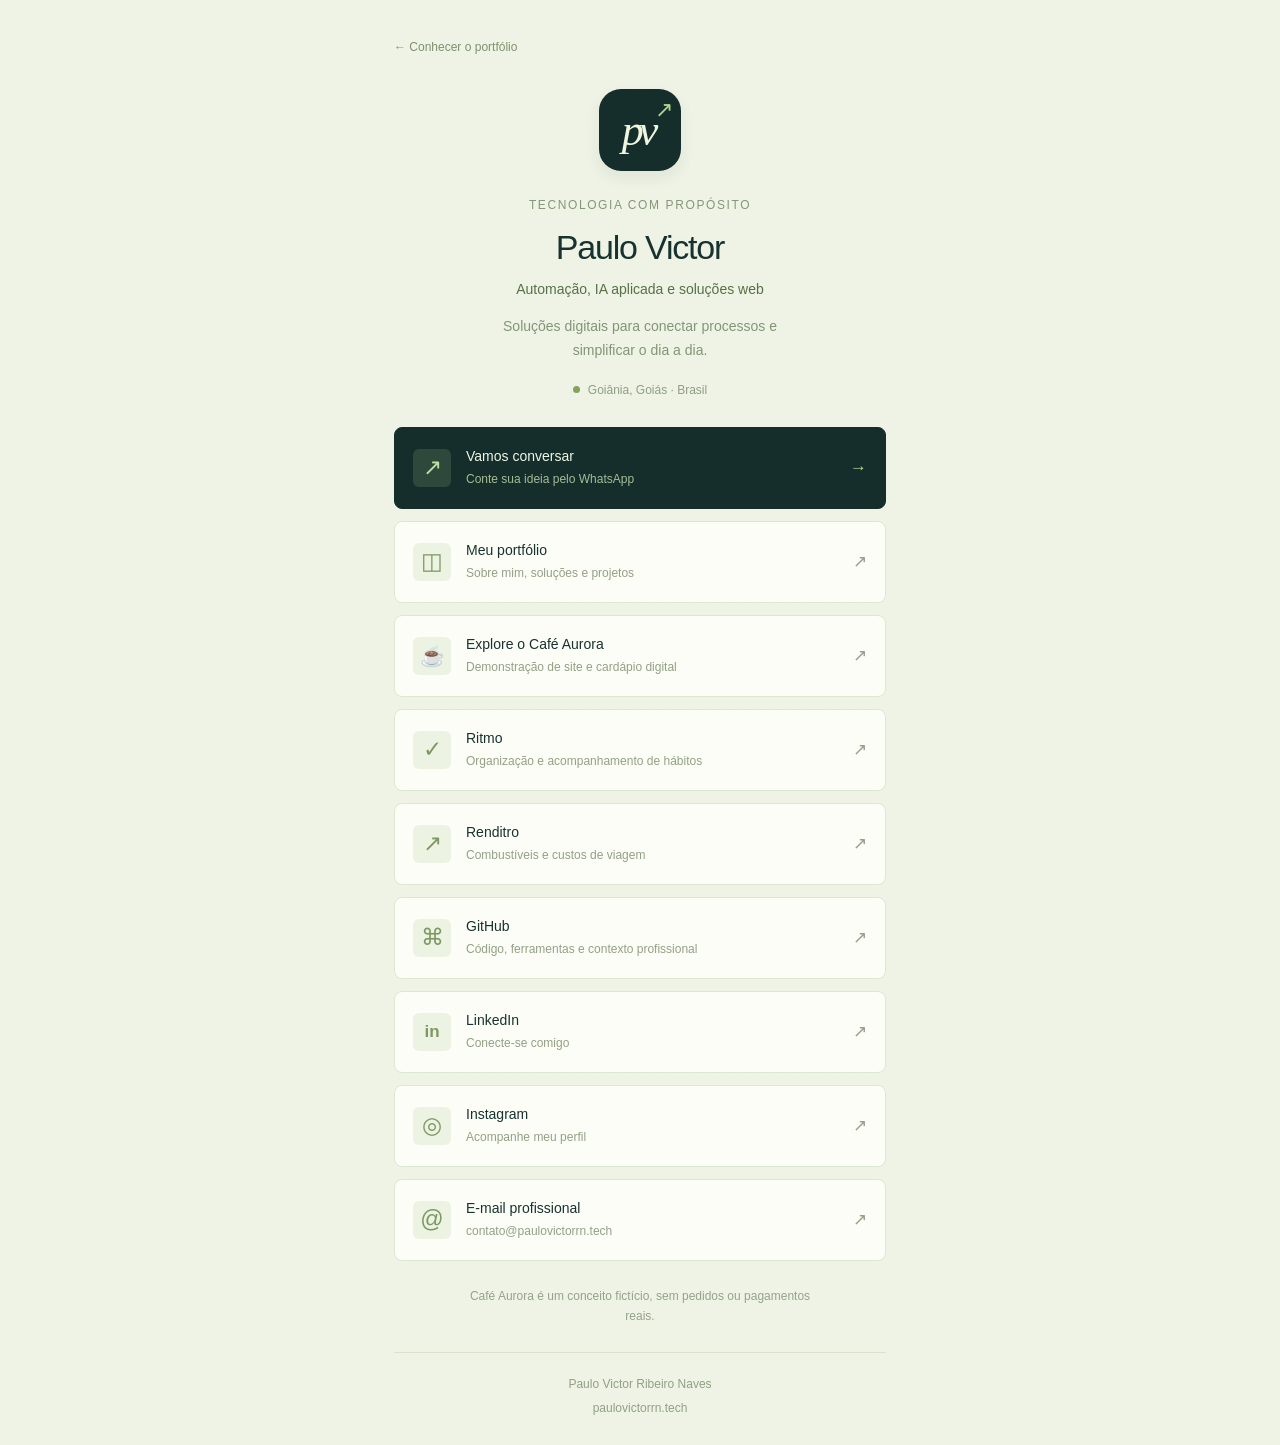
==== bio/index.html @ 98dcff3a "Publica portfólio, bio e demonstração com pipeline estático isolado" ====
<!doctype html>
<html lang="pt-BR">
<head>
  <meta charset="utf-8"><meta name="viewport" content="width=device-width,initial-scale=1">
  <meta name="description" content="Links de Paulo Victor: portfólio, demonstrações, GitHub, LinkedIn e contato profissional.">
  <link rel="canonical" href="https://paulovictorrn.tech/bio/">
  <meta property="og:title" content="Paulo Victor — meus links">
  <meta property="og:description" content="Portfólio, projetos, demonstrações e links profissionais de Paulo Victor.">
  <meta property="og:url" content="https://paulovictorrn.tech/bio/">
  <meta property="og:type" content="website">
  <meta property="og:site_name" content="Paulo Victor">
  <meta name="theme-color" content="#152e2b">
  <meta http-equiv="Content-Security-Policy" content="default-src 'self'; script-src 'self'; style-src 'self'; img-src 'self' data:; connect-src 'none'; object-src 'none'; base-uri 'self'; form-action 'none'">
  <title>Paulo Victor — meus links</title>
  <link rel="stylesheet" href="../styles.css"><script type="module" src="../site.js"></script>
</head>
<body class="bio-page">
  <main class="bio-shell"><a class="bio-back" href="../">← Conhecer o portfólio</a><div class="bio-avatar" aria-hidden="true">pv<span>↗</span></div><p class="eyebrow">TECNOLOGIA COM PROPÓSITO</p><h1 data-short-name>Paulo Victor</h1><p class="bio-role" data-role></p><p class="bio-summary">Soluções digitais para conectar processos e simplificar o dia a dia.</p><div class="bio-location"><span class="status-dot"></span><span data-location></span></div><nav class="bio-links" aria-label="Links profissionais"><a class="bio-link featured" data-contact-link><span class="bio-link-icon" aria-hidden="true">↗</span><span><strong>Vamos conversar</strong><small>Conte sua ideia pelo WhatsApp</small></span><span aria-hidden="true">→</span></a><a class="bio-link" href="../"><span class="bio-link-icon" aria-hidden="true">◫</span><span><strong>Meu portfólio</strong><small>Sobre mim, soluções e projetos</small></span><span aria-hidden="true">↗</span></a><a class="bio-link" data-demo-link target="_blank" rel="noreferrer"><span class="bio-link-icon coffee-icon" aria-hidden="true">☕</span><span><strong>Explore o Café Aurora</strong><small>Demonstração de site e cardápio digital</small></span><span aria-hidden="true">↗</span></a><a class="bio-link" data-ritmo-link target="_blank" rel="noreferrer"><span class="bio-link-icon" aria-hidden="true">✓</span><span><strong>Ritmo</strong><small>Organização e acompanhamento de hábitos</small></span><span aria-hidden="true">↗</span></a><a class="bio-link" data-renditro-link target="_blank" rel="noreferrer"><span class="bio-link-icon" aria-hidden="true">↗</span><span><strong>Renditro</strong><small>Combustíveis e custos de viagem</small></span><span aria-hidden="true">↗</span></a><a class="bio-link" data-github-link target="_blank" rel="noreferrer"><span class="bio-link-icon" aria-hidden="true">⌘</span><span><strong>GitHub</strong><small>Código, ferramentas e contexto profissional</small></span><span aria-hidden="true">↗</span></a><a class="bio-link" data-linkedin-link target="_blank" rel="noreferrer"><span class="bio-link-icon linkedin-icon" aria-hidden="true">in</span><span><strong>LinkedIn</strong><small>Conecte-se comigo</small></span><span aria-hidden="true">↗</span></a><a class="bio-link" data-instagram-link target="_blank" rel="noreferrer"><span class="bio-link-icon" aria-hidden="true">◎</span><span><strong>Instagram</strong><small>Acompanhe meu perfil</small></span><span aria-hidden="true">↗</span></a><a class="bio-link" data-email-link><span class="bio-link-icon" aria-hidden="true">@</span><span><strong>E-mail profissional</strong><small data-email-display>contato@paulovictorrn.tech</small></span><span aria-hidden="true">↗</span></a></nav><p class="bio-note">Café Aurora é um conceito fictício, sem pedidos ou pagamentos reais.</p><footer class="bio-footer"><span data-name></span><a href="../">paulovictorrn.tech</a></footer></main>
  <noscript><p class="noscript-note">Ative JavaScript para abrir os links profissionais. <a href="https://github.com/paulovrn12">Acessar GitHub</a>.</p></noscript>
</body>
</html>
---- styles.css ----
@charset "UTF-8";
:root{--paper:#f7f8f2;--white:#fff;--ink:#18322f;--muted:#697870;--line:#dce3d9;--green:#d6edb5;--deep:#152e2b;--serif:Georgia,'Times New Roman',serif;font-family:Inter,ui-sans-serif,-apple-system,BlinkMacSystemFont,'Segoe UI',sans-serif;color:var(--ink);background:var(--paper);font-synthesis:none;scroll-behavior:smooth}*{box-sizing:border-box}body{margin:0}a{color:inherit;text-decoration:none}button,input{font:inherit}button{cursor:pointer}button,a{-webkit-tap-highlight-color:transparent}button:focus-visible,a:focus-visible{outline:3px solid #6a9555;outline-offset:5px}p,h1,h2,h3{margin:0}p{line-height:1.8}button{border:0}img{max-width:100%;display:block}.wrap{max-width:1280px;margin-inline:auto;padding-inline:58px}.skip-link{position:absolute;left:18px;top:-100px;padding:12px 18px;background:var(--ink);color:white;z-index:20}.skip-link:focus{top:10px}.site-header{height:118px;display:flex;justify-content:space-between;align-items:center;gap:30px;border-bottom:1px solid var(--line)}.wordmark{display:inline-flex;align-items:center;gap:12px;font-weight:600;font-size:16px;white-space:nowrap}.brand-mark{position:relative;font:italic 35px var(--serif);letter-spacing:-5px;padding-right:10px}.brand-mark>span{position:absolute;font:18px sans-serif;letter-spacing:0;right:-3px;top:0;color:#6c8c4b}.site-header nav{display:flex;gap:28px;align-items:center;font-size:13px;color:#51655b}.site-header nav a:hover{color:#102a24}.site-header nav .nav-contact{border:1px solid #d2dccd;padding:12px 16px;border-radius:5px;color:var(--ink)}.nav-contact span{margin-left:12px}.menu-toggle{display:none}.hero{min-height:650px;display:grid;grid-template-columns:1.13fr 1fr;gap:45px;align-items:center;padding-top:65px;padding-bottom:70px}.eyebrow{font-size:12px;letter-spacing:1.6px;font-weight:500;line-height:1.6;display:flex;gap:10px;align-items:center}.status-dot{display:inline-block;width:7px;height:7px;background:#82a25e;border-radius:50%;flex-shrink:0}.hero h1{font-size:59px;line-height:1.05;letter-spacing:-2.7px;font-weight:500;margin:25px 0 24px}em{font-family:var(--serif);font-weight:400;color:#63804d}.hero-description{font-size:15px;max-width:405px;color:var(--muted)}.hero-actions{display:flex;align-items:center;gap:27px;margin-top:30px}.button{display:inline-flex;justify-content:center;align-items:center;gap:25px;padding:17px 21px;font-size:13px;font-weight:500;border-radius:5px;min-height:48px}.primary{background:var(--ink);color:#f6f8ef}.primary:hover{background:#2a4c40}.text-link{font-size:13px;font-weight:500;display:inline-flex;align-items:center;gap:14px;border-bottom:1px solid #bccbb5;padding-bottom:5px}.hero-location{margin-top:32px;display:flex;align-items:center;gap:9px;font-size:12px;color:#7a877b}.hero-visual{position:relative;min-height:464px;background:#e9eee0;border:1px solid #e0e6d8;border-radius:11px;isolation:isolate;overflow:hidden}.visual-grid{position:absolute;inset:0;z-index:-1;background-image:linear-gradient(#93a88812 1px,transparent 1px),linear-gradient(90deg,#93a88812 1px,transparent 1px);background-size:30px 30px}.visual-caption{position:absolute;left:30px;top:28px;font-size:10px;letter-spacing:1.5px;color:#6e8166}.flow-card{position:absolute;display:flex;gap:13px;padding:22px 20px;background:#fffef8;border:1px solid #d9e1cf;box-shadow:0 8px 22px #28432d08;border-radius:7px;z-index:3}.flow-card small{font-size:10px;letter-spacing:1px;color:#8d9c7f}.flow-card strong{display:block;font-size:16px;margin:9px 0 4px;font-weight:500}.flow-card p{font-size:12px;color:#8a9781}.flow-icon{width:34px;height:34px;border-radius:6px;display:grid;place-items:center;background:#eff3e6;color:#6b854c;font-size:20px;flex-shrink:0}.flow-source{top:85px;left:25px;right:70px}.flow-result{right:25px;left:70px;bottom:65px}.flow-result .flow-icon{background:#d8eabf;color:#456c35}.flow-orbit{width:112px;height:112px;display:grid;place-items:center;border:1px solid #b8cda5;border-radius:50%;position:absolute;top:192px;left:calc(50% - 56px);background:#edf3e4;z-index:2}.flow-orbit>span{width:73px;height:73px;border-radius:50%;background:var(--ink);color:#c6e7a7;font-size:45px;display:grid;place-items:center}.flow-orbit i,.flow-orbit b{position:absolute;width:8px;height:8px;border-radius:50%;background:#9cba7c;top:10px;right:12px}.flow-orbit b{width:5px;height:5px;left:11px;top:auto;bottom:10px;background:#738c5f}.flow-chip{position:absolute;top:224px;right:15px;background:#f7faef;border:1px solid #d5dfca;border-radius:20px;padding:9px 12px;display:flex;gap:7px;align-items:center;font-size:11px;z-index:4;color:#607452}.flow-connector{position:absolute;border:1px dashed #a9bc98;width:2px;height:115px;z-index:1;left:50%;top:150px}.connector-two{top:268px;height:80px}.visual-bottom{position:absolute;bottom:22px;left:30px;right:30px;display:flex;align-items:center;justify-content:space-between;font-size:10px;letter-spacing:1.4px;color:#8c9e7d}.visual-bottom>span:last-child{font-size:27px;color:#829866}.skills-strip{border-top:1px solid var(--line);border-bottom:1px solid var(--line);background:#f0f3e9}.skills-strip>.wrap{display:flex;align-items:center;gap:34px;min-height:87px}.strip-label{font-size:10px;letter-spacing:1.5px;color:#86937d;white-space:nowrap}.skill-list{display:flex;flex-wrap:wrap;align-items:center;gap:22px;justify-content:space-between;width:100%;font-size:13px;color:#4d6351}.section{padding-top:90px;padding-bottom:90px}.section-index{display:flex;gap:20px;align-items:center;font-size:11px;letter-spacing:1.5px;color:#84937d;margin-bottom:46px}.section-line{height:1px;background:var(--line);flex:1}.about-layout{display:grid;grid-template-columns:1fr 1fr;gap:85px}.about-layout h2{font-size:43px;letter-spacing:-1.6px;line-height:1.2;font-weight:500;margin-top:20px}.about-copy{padding-top:10px;color:var(--muted)}.about-copy p{font-size:14px;line-height:1.9;margin-bottom:20px}.about-copy .lead-copy{font-size:17px;color:#3e5648;line-height:1.8}.about-copy .text-link{margin-top:10px;color:var(--ink)}.solutions-section{background:var(--deep);color:#f1f5e9}.solutions-section em{color:#bdd69c}.light-index{color:#9daea0}.light-index .section-line{background:#40564c}.section-heading{display:flex;align-items:flex-end;justify-content:space-between;gap:40px;margin-bottom:38px}.section-heading h2{font-size:43px;line-height:1.18;letter-spacing:-1.4px;font-weight:500}.section-heading>p{font-size:13px;color:#80927e;line-height:1.8}.solutions-section .section-heading>p{color:#a9b9a6}.section-heading .eyebrow{margin-bottom:18px}.service-grid{display:grid;grid-template-columns:repeat(3,minmax(0,1fr));gap:20px}.service-card{position:relative;padding:29px 25px;background:#213b35;border:1px solid #3b5145;border-radius:7px}.service-number{font-size:12px;color:#9caf97}.service-icon{position:absolute;right:25px;top:23px;color:#c0d99f;font-size:29px}.service-card h3{font-size:21px;font-weight:500;letter-spacing:-.4px;line-height:1.4;margin:46px 0 16px;max-width:210px}.service-card p{font-size:14px;line-height:1.8;color:#b0bfa9}.service-tag{display:block;margin-top:28px;padding-top:20px;border-top:1px solid #405449;font-size:11px;color:#9eaf95}.project-filters{display:flex;align-items:center;gap:8px;border-bottom:1px solid var(--line);padding-bottom:18px;margin-bottom:28px}.project-filters button{padding:9px 14px;font-size:12px;border:1px solid #dde5d6;background:transparent;color:#708268;border-radius:5px}.project-filters button.selected{background:#e5edda;color:#335133;border-color:#d7e2c8}.project-filters>span{margin-left:auto;font-size:12px;color:#8b9a82}.project-grid{display:grid;grid-template-columns:1fr 1fr;gap:24px}.project-card{border:1px solid #dce4d4;border-radius:8px;overflow:hidden;background:#fdfef8}.project-art{height:278px;position:relative;background:#eee8d9;overflow:hidden;display:flex;justify-content:center;align-items:center}.project-art>img{width:79%;height:100%;object-fit:contain;transform:rotate(-5deg) translateY(23px)}.project-art-title{position:absolute;top:27px;left:29px;font:27px var(--serif);letter-spacing:-.9px;color:#674938}.project-content{padding:27px 28px}.project-type{font-size:10px;text-transform:uppercase;letter-spacing:1.3px;color:#879479}.project-content h3{font-size:24px;font-weight:500;letter-spacing:-.6px;margin:13px 0 14px}.project-description{font-size:14px;color:#788770;min-height:77px}.project-tags{display:flex;flex-wrap:wrap;gap:6px;margin:21px 0}.project-tags span{padding:5px 9px;font-size:11px;border:1px solid #e1e6d9;border-radius:4px;color:#7e8b73}.project-link{display:flex;justify-content:space-between;font-size:13px;color:#33542f;font-weight:500;border-top:1px solid #e3e8dc;padding-top:20px}.project-link:hover{text-decoration:underline}.project-disclaimer{font-size:12px;color:#8b9782;line-height:1.6;display:block;margin-top:15px}.project-note{font-size:12px;margin-top:23px;color:#89967f;max-width:760px}.project-profile .project-art{background:#e5ede1}.code-illustration{position:absolute;inset:28px 34px;background:#f6f9ef;border:1px solid #cfddc7;border-radius:8px;padding:18px 23px;transform:rotate(3deg);box-shadow:0 12px 25px #3e5d3910}.code-dots{display:flex;gap:5px;margin-bottom:20px}.code-dots i{height:5px;width:5px;border-radius:50%;background:#b5c5a9}.code-illustration>small{font-size:10px;letter-spacing:1px;color:#8d9e7d}.code-illustration>strong{display:block;white-space:pre-line;font-size:28px;font-weight:500;line-height:1.25;letter-spacing:-1px;margin:13px 0;color:#47653b}.code-lines{display:flex;gap:7px;flex-wrap:wrap}.code-lines>span{font-size:10px;border:1px solid #d8e2cd;padding:5px 7px;color:#869773;border-radius:4px}.process-section{background:#eef2e6;border-top:1px solid #e3e9da;border-bottom:1px solid #e3e9da}.process-grid{display:grid;grid-template-columns:repeat(4,minmax(0,1fr));gap:30px}.process-grid article{border-top:1px solid #cddac0;padding-top:22px}.process-grid article>span{font-size:12px;color:#8da278}.process-grid h3{font-size:19px;font-weight:500;margin:24px 0 12px}.process-grid p{font-size:14px;color:#7b8b6f}.contact-section{display:flex;gap:40px;align-items:center;justify-content:space-between;padding-block:85px}.contact-section h2{font-size:38px;font-weight:500;letter-spacing:-1.4px;line-height:1.25;margin:20px 0 17px}.contact-section p:not(.eyebrow){font-size:14px;color:#7f8f74}.contact-section .button{flex-shrink:0}.site-footer{border-top:1px solid var(--line);min-height:112px;display:flex;gap:30px;align-items:center;justify-content:space-between}.footer-credit{font-size:11px;color:#91a084}.site-footer>div{display:flex;gap:20px;font-size:12px;color:#6e8160}.noscript-note{padding:20px;text-align:center;font-size:14px}.noscript-note a{text-decoration:underline}.bio-page{background:#eef3e5;min-height:100vh;background-image:radial-gradient(#c2d4b426 .8px,transparent .8px);background-size:17px 17px}.bio-shell{width:100%;max-width:540px;margin:0 auto;padding:40px 24px 30px;text-align:center}.bio-back{display:block;text-align:left;font-size:12px;color:#7e916f;margin-bottom:35px}.bio-avatar{width:82px;height:82px;margin:0 auto 25px;background:var(--deep);color:#eff6df;display:flex;align-items:center;justify-content:center;border-radius:22px;font:italic 44px var(--serif);letter-spacing:-5px;position:relative;padding-right:5px;box-shadow:0 7px 16px #28402512}.bio-avatar>span{font:22px sans-serif;position:absolute;right:8px;top:8px;letter-spacing:0;color:#b1d58e}.bio-shell>.eyebrow{justify-content:center;color:#849777;font-size:10px}.bio-shell>h1{font-size:34px;letter-spacing:-1.2px;font-weight:500;margin-top:13px}.bio-role{font-size:14px;color:#577046;margin-top:10px}.bio-summary{font-size:14px;line-height:1.7;color:#839477;max-width:340px;margin:13px auto}.bio-location{display:flex;align-items:center;justify-content:center;gap:8px;font-size:12px;color:#8f9e85;margin:20px 0 30px}.bio-links{display:grid;gap:12px}.bio-link{display:flex;align-items:center;gap:15px;text-align:left;background:#fcfdf7;border:1px solid #dce7d0;padding:17px 18px;border-radius:8px;min-height:82px;transition:transform .15s,border-color .15s}.bio-link:hover{transform:translateY(-2px);border-color:#b4ce9f}.bio-link-icon{width:38px;height:38px;display:grid;place-items:center;background:#edf3e3;border-radius:6px;font-size:23px;flex-shrink:0;color:#7d9962}.bio-link>span:nth-child(2){flex:1;min-width:0}.bio-link strong{font-size:14px;font-weight:500;display:block}.bio-link small{font-size:12px;display:block;margin-top:6px;line-height:1.5;color:#93a086}.bio-link>span:last-child{font-size:17px;color:#93a086}.bio-link.featured{background:var(--deep);border-color:var(--deep);color:#eff6e5}.bio-link.featured small{color:#a6bc95}.bio-link.featured .bio-link-icon{background:#2e493c;color:#c2df9f}.bio-link.featured>span:last-child{color:#bed899}.coffee-icon{font-size:20px}.linkedin-icon{font-size:17px;font-weight:600}.bio-note{font-size:12px;line-height:1.7;color:#95a28a;max-width:345px;margin:25px auto}.bio-footer{border-top:1px solid #d9e3ce;padding-top:24px;margin-top:25px;color:#91a084;font-size:12px;display:flex;flex-direction:column;gap:10px}.bio-footer a{font-size:11px}
@media(min-width:1500px){.hero h1{font-size:65px}.hero{min-height:700px}}
@media(max-width:1100px){.wrap{padding-inline:35px}.site-header nav{gap:19px}.hero{gap:25px}.hero h1{font-size:51px}.flow-card{padding:20px 15px}.flow-source{left:18px;right:40px}.flow-result{left:40px;right:18px}.flow-card strong{font-size:14px}.flow-chip{right:9px;top:229px;font-size:10px}.skills-strip>.wrap{gap:20px;flex-direction:column;padding-block:20px;align-items:flex-start}.skill-list{justify-content:flex-start;gap:15px 28px}.about-layout{gap:45px}.about-layout h2,.section-heading h2{font-size:38px}.service-grid{gap:14px}.service-card{padding:25px 20px}.service-card h3{font-size:20px}.service-tag{font-size:10px}.process-grid{gap:20px}.project-art{height:260px}.project-content{padding:24px}.code-illustration{inset:27px 25px}.site-footer{flex-wrap:wrap;padding-block:25px}.footer-credit{order:3;flex-basis:100%}.section{padding-block:75px}.section-heading>p{font-size:12px}.project-description{min-height:100px}}
@media(max-width:760px){.wrap{padding-inline:23px}.site-header{height:93px;position:relative}.wordmark{font-size:15px}.menu-toggle{display:flex;align-items:center;gap:12px;padding:10px 0 10px 12px;background:transparent;color:#69815a;font-size:12px}.site-header nav{display:none;position:absolute;top:81px;left:23px;right:23px;padding:18px;background:#fdfef8;border:1px solid #d6e1ce;border-radius:7px;z-index:10;box-shadow:0 10px 25px #233a2510;align-items:stretch}.site-header nav.open{display:flex;flex-direction:column;gap:4px}.site-header nav>a{padding:11px;font-size:14px}.site-header nav .nav-contact{margin-top:8px}.hero{grid-template-columns:1fr;gap:38px;padding-top:47px;padding-bottom:43px}.hero h1{font-size:51px;letter-spacing:-2px;line-height:1.08;margin-top:22px}.hero h1 br:nth-child(3){display:none}.hero-description{font-size:15px;max-width:420px}.hero-actions{gap:20px;margin-top:27px;flex-wrap:wrap}.button{font-size:13px;padding:16px 18px;gap:19px}.text-link{font-size:13px}.hero-location{margin-top:25px}.hero-visual{min-height:410px}.visual-caption{font-size:10px;left:23px;top:25px}.flow-source{top:75px;left:20px;right:50px}.flow-result{left:50px;right:20px;bottom:50px}.flow-card{padding:19px 15px;gap:10px}.flow-card strong{font-size:15px}.flow-card small{font-size:10px}.flow-card p{font-size:12px}.flow-icon{width:31px;height:31px}.flow-orbit{top:171px;width:98px;height:98px;left:calc(50% - 49px)}.flow-orbit>span{width:64px;height:64px;font-size:38px}.flow-chip{top:204px;right:14px;padding:8px 10px;font-size:10px}.visual-bottom{bottom:17px;left:23px;right:23px;font-size:10px}.visual-bottom>span:last-child{font-size:22px}.skills-strip>.wrap{gap:16px;padding-block:23px}.skill-list{font-size:12px;gap:14px 21px}.strip-label{font-size:10px}.section{padding-block:55px}.section-index{margin-bottom:32px;font-size:10px}.about-layout{grid-template-columns:1fr;gap:30px}.about-layout h2,.section-heading h2{font-size:35px;letter-spacing:-1px}.about-layout h2 br:last-child{display:none}.about-copy{padding:0}.about-copy .lead-copy{font-size:17px}.about-copy p{font-size:14px}.section-heading{display:block;margin-bottom:30px}.section-heading>p{font-size:14px;margin-top:22px}.section-heading>p br{display:none}.service-grid{grid-template-columns:1fr;gap:14px}.service-card{padding:24px}.service-card h3{font-size:22px;margin-top:30px;max-width:none}.service-card p{font-size:14px}.service-tag{font-size:12px;margin-top:20px;padding-top:16px}.project-filters{gap:6px;flex-wrap:wrap;row-gap:16px}.project-filters button{font-size:12px;padding:9px 11px}.project-filters>span{margin-left:0;flex-basis:100%;font-size:12px}.project-grid{grid-template-columns:1fr;gap:23px}.project-art{height:250px}.project-content{padding:23px}.project-content h3{font-size:23px}.project-description{min-height:0}.project-type{font-size:11px}.project-tags span{font-size:12px}.project-disclaimer,.project-note{font-size:12px}.code-illustration{inset:23px 28px;padding:17px 23px}.code-illustration>strong{font-size:29px;margin-block:12px}.code-lines>span{font-size:11px}.process-grid{grid-template-columns:1fr 1fr;gap:30px 22px}.process-grid h3{margin-top:20px;font-size:19px}.process-grid p{font-size:14px}.contact-section{display:block;padding-block:55px}.contact-section h2{font-size:33px;letter-spacing:-1px}.contact-section .button{margin-top:27px}.contact-section p:not(.eyebrow){font-size:14px}.site-footer{gap:25px}.site-footer>div{gap:15px;font-size:12px;flex-wrap:wrap}.footer-credit{font-size:12px;line-height:1.7}.site-footer>.wordmark{font-size:14px}.bio-shell{padding-top:25px}.bio-back{margin-bottom:29px}.bio-shell>h1{font-size:32px}.bio-link{padding:16px 15px;gap:12px}.bio-link small{font-size:12px}.bio-link-icon{width:34px;height:34px}.bio-role,.bio-summary{font-size:14px}}
@media(max-width:400px){.hero h1{font-size:46px;letter-spacing:-1.8px}.hero-actions{gap:20px}.hero .text-link{font-size:12px}.flow-source{left:14px;right:27px}.flow-result{left:27px;right:14px}.flow-chip{right:7px;font-size:10px}.flow-card strong{font-size:14px}.flow-card p{font-size:12px}.visual-caption{font-size:9px;letter-spacing:1px}.hero-visual{min-height:407px}.flow-orbit{left:calc(47% - 49px)}.project-art{height:240px}.project-content{padding:22px}.code-illustration{inset:24px 22px;padding:16px 20px}.code-illustration>strong{font-size:27px}.process-grid{column-gap:18px}.contact-section h2{font-size:31px}.site-footer>div{width:100%}.bio-shell{padding-inline:20px}.bio-link strong{font-size:14px}.bio-link small{font-size:12px}}
@media(prefers-reduced-motion:reduce){:root{scroll-behavior:auto}*,*:before,*:after{transition:none!important}}

/* Metadados e ações continuam legíveis em todas as telas. */
.strip-label,.section-index,.service-tag,.project-type,.project-tags span,.footer-credit,.visual-caption,.flow-card small,.visual-bottom,.flow-chip,.code-illustration>small,.code-lines>span,.bio-shell>.eyebrow,.bio-footer a{font-size:12px}.site-header nav,.button,.text-link,.project-link{font-size:14px}.project-filters button,.menu-toggle{font-size:13px}.app-preview{height:100%;width:100%;padding:28px 31px;position:relative;color:#345d47}.app-preview-eyebrow{font-size:12px;letter-spacing:1.4px;display:block;color:#829a75}.app-preview>strong{font-family:var(--serif);font-size:50px;letter-spacing:-2px;font-weight:400;display:block;margin:19px 0 9px}.app-preview>p{white-space:pre-line;font-size:15px;line-height:1.6;position:relative;z-index:1;color:#74896a}.app-preview-blocks{position:absolute;right:27px;top:65px;display:grid;grid-template-columns:repeat(3,21px);gap:8px;transform:rotate(-8deg)}.app-preview-blocks i{height:21px;background:#b6d494;border:1px solid #a7c586;border-radius:5px}.app-preview-blocks i:nth-child(3n){background:#d8e8c7}.app-preview-blocks i:nth-child(2){background:#6e9462}.app-preview-caption{position:absolute;bottom:25px;right:31px;left:31px;font-size:10px;letter-spacing:1px;color:#8d9e7f}.app-fuel{background:#e9ece1;color:#58624a}.app-fuel .app-preview-blocks{transform:rotate(8deg);top:72px;grid-template-columns:repeat(2,26px)}.app-fuel .app-preview-blocks i{height:26px;background:#d1d6b6;border-color:#bfc8a0}.app-fuel .app-preview-blocks i:nth-child(2n){background:#aebc8b}.project-published .project-art{background:#e3edd8}
@media(max-width:760px){.hero .text-link{font-size:14px}.visual-caption,.flow-card small,.flow-chip,.visual-bottom,.service-tag,.section-index,.strip-label{font-size:12px}.app-preview{padding:25px}.app-preview>strong{font-size:47px}.app-preview>p{font-size:14px}.app-preview-blocks{right:22px;grid-template-columns:repeat(3,19px);gap:6px}.app-preview-blocks i{height:19px}.app-preview-caption{left:25px;right:25px;font-size:10px}.project-filters button{font-size:12px}.flow-chip{top:205px;right:10px}.flow-card small{letter-spacing:.6px}.visual-caption{letter-spacing:.8px}.visual-bottom{letter-spacing:.6px}.code-illustration>small,.code-lines>span{font-size:12px}.code-illustration{padding-top:13px}.code-dots{margin-bottom:13px}.code-illustration>strong{font-size:27px}.bio-footer a{font-size:12px}}
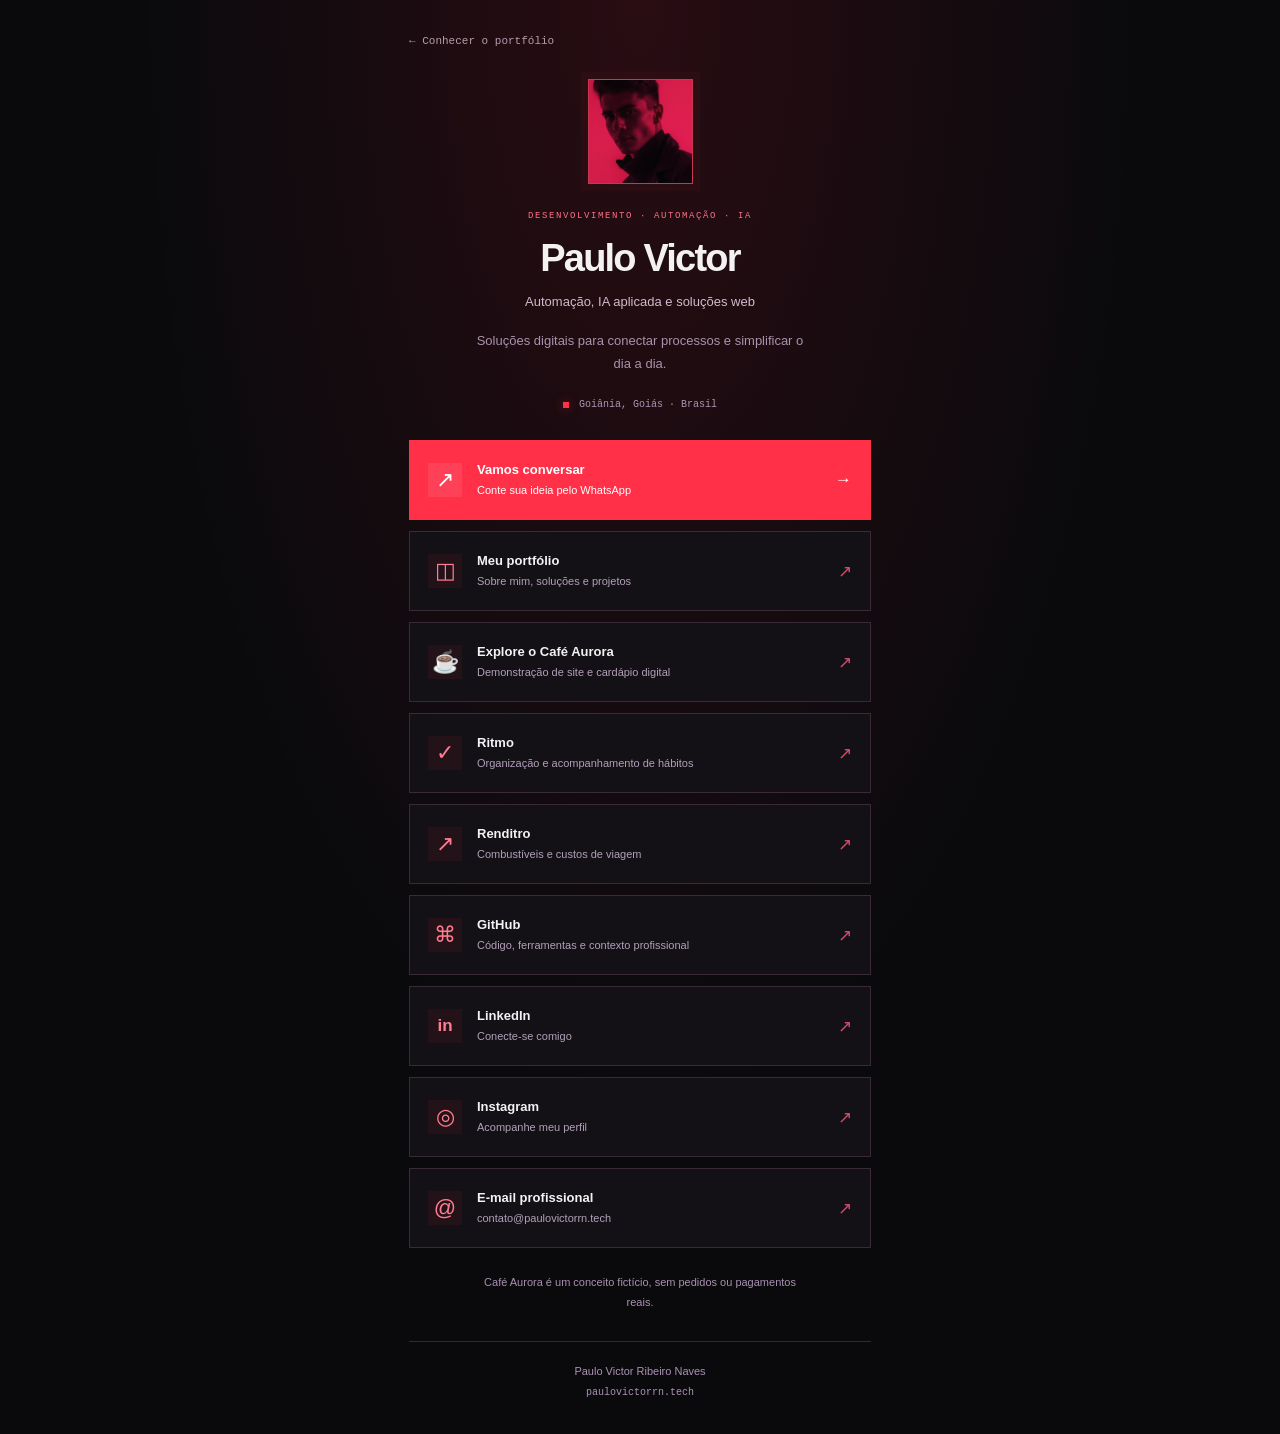
==== commit b372abf0: "Publica identidade tech vermelha com retrato e nova bio" ====
--- a/bio/index.html
+++ b/bio/index.html
@@ -9,13 +9,14 @@
   <meta property="og:url" content="https://paulovictorrn.tech/bio/">
   <meta property="og:type" content="website">
   <meta property="og:site_name" content="Paulo Victor">
-  <meta name="theme-color" content="#152e2b">
+  <meta name="theme-color" content="#0a0a0d">
   <meta http-equiv="Content-Security-Policy" content="default-src 'self'; script-src 'self'; style-src 'self'; img-src 'self' data:; connect-src 'none'; object-src 'none'; base-uri 'self'; form-action 'none'">
   <title>Paulo Victor — meus links</title>
   <link rel="stylesheet" href="../styles.css"><script type="module" src="../site.js"></script>
 </head>
 <body class="bio-page">
-  <main class="bio-shell"><a class="bio-back" href="../">← Conhecer o portfólio</a><div class="bio-avatar" aria-hidden="true">pv<span>↗</span></div><p class="eyebrow">TECNOLOGIA COM PROPÓSITO</p><h1 data-short-name>Paulo Victor</h1><p class="bio-role" data-role></p><p class="bio-summary">Soluções digitais para conectar processos e simplificar o dia a dia.</p><div class="bio-location"><span class="status-dot"></span><span data-location></span></div><nav class="bio-links" aria-label="Links profissionais"><a class="bio-link featured" data-contact-link><span class="bio-link-icon" aria-hidden="true">↗</span><span><strong>Vamos conversar</strong><small>Conte sua ideia pelo WhatsApp</small></span><span aria-hidden="true">→</span></a><a class="bio-link" href="../"><span class="bio-link-icon" aria-hidden="true">◫</span><span><strong>Meu portfólio</strong><small>Sobre mim, soluções e projetos</small></span><span aria-hidden="true">↗</span></a><a class="bio-link" data-demo-link target="_blank" rel="noreferrer"><span class="bio-link-icon coffee-icon" aria-hidden="true">☕</span><span><strong>Explore o Café Aurora</strong><small>Demonstração de site e cardápio digital</small></span><span aria-hidden="true">↗</span></a><a class="bio-link" data-ritmo-link target="_blank" rel="noreferrer"><span class="bio-link-icon" aria-hidden="true">✓</span><span><strong>Ritmo</strong><small>Organização e acompanhamento de hábitos</small></span><span aria-hidden="true">↗</span></a><a class="bio-link" data-renditro-link target="_blank" rel="noreferrer"><span class="bio-link-icon" aria-hidden="true">↗</span><span><strong>Renditro</strong><small>Combustíveis e custos de viagem</small></span><span aria-hidden="true">↗</span></a><a class="bio-link" data-github-link target="_blank" rel="noreferrer"><span class="bio-link-icon" aria-hidden="true">⌘</span><span><strong>GitHub</strong><small>Código, ferramentas e contexto profissional</small></span><span aria-hidden="true">↗</span></a><a class="bio-link" data-linkedin-link target="_blank" rel="noreferrer"><span class="bio-link-icon linkedin-icon" aria-hidden="true">in</span><span><strong>LinkedIn</strong><small>Conecte-se comigo</small></span><span aria-hidden="true">↗</span></a><a class="bio-link" data-instagram-link target="_blank" rel="noreferrer"><span class="bio-link-icon" aria-hidden="true">◎</span><span><strong>Instagram</strong><small>Acompanhe meu perfil</small></span><span aria-hidden="true">↗</span></a><a class="bio-link" data-email-link><span class="bio-link-icon" aria-hidden="true">@</span><span><strong>E-mail profissional</strong><small data-email-display>contato@paulovictorrn.tech</small></span><span aria-hidden="true">↗</span></a></nav><p class="bio-note">Café Aurora é um conceito fictício, sem pedidos ou pagamentos reais.</p><footer class="bio-footer"><span data-name></span><a href="../">paulovictorrn.tech</a></footer></main>
+  <main class="bio-shell"><a class="bio-back" href="../">← Conhecer o portfólio</a><div class="bio-avatar"><img src="../assets/paulo-victor.jpg" alt="Paulo Victor" width="105" height="105"></div><p class="eyebrow">DESENVOLVIMENTO · AUTOMAÇÃO · IA</p><h1 data-short-name>Paulo Victor</h1><p class="bio-role" data-role></p><p class="bio-summary">Soluções digitais para conectar processos e simplificar o dia a dia.</p><div class="bio-location"><span class="status-dot"></span><span data-location></span></div><nav class="bio-links" aria-label="Links profissionais"><a class="bio-link featured" data-contact-link><span class="bio-link-icon" aria-hidden="true">↗</span><span><strong>Vamos conversar</strong><small>Conte sua ideia pelo WhatsApp</small></span><span aria-hidden="true">→</span></a><a class="bio-link" href="../"><span class="bio-link-icon" aria-hidden="true">◫</span><span><strong>Meu portfólio</strong><small>Sobre mim, soluções e projetos</small></span><span aria-hidden="true">↗</span></a><a class="bio-link" data-demo-link target="_blank" rel="noreferrer"><span class="bio-link-icon coffee-icon" aria-hidden="true">☕</span><span><strong>Explore o Café Aurora</strong><small>Demonstração de site e cardápio digital</small></span><span aria-hidden="true">↗</span></a><a class="bio-link" data-ritmo-link target="_blank" rel="noreferrer"><span class="bio-link-icon" aria-hidden="true">✓</span><span><strong>Ritmo</strong><small>Organização e acompanhamento de hábitos</small></span><span aria-hidden="true">↗</span></a><a class="bio-link" data-renditro-link target="_blank" rel="noreferrer"><span class="bio-link-icon" aria-hidden="true">↗</span><span><strong>Renditro</strong><small>Combustíveis e custos de viagem</small></span><span aria-hidden="true">↗</span></a><a class="bio-link" data-github-link target="_blank" rel="noreferrer"><span class="bio-link-icon" aria-hidden="true">⌘</span><span><strong>GitHub</strong><small>Código, ferramentas e contexto profissional</small></span><span aria-hidden="true">↗</span></a><a class="bio-link" data-linkedin-link target="_blank" rel="noreferrer"><span class="bio-link-icon linkedin-icon" aria-hidden="true">in</span><span><strong>LinkedIn</strong><small>Conecte-se comigo</small></span><span aria-hidden="true">↗</span></a><a class="bio-link" data-instagram-link target="_blank" rel="noreferrer"><span class="bio-link-icon" aria-hidden="true">◎</span><span><strong>Instagram</strong><small>Acompanhe meu perfil</small></span><span aria-hidden="true">↗</span></a><a class="bio-link" data-email-link><span class="bio-link-icon" aria-hidden="true">@</span><span><strong>E-mail profissional</strong><small data-email-display>contato@paulovictorrn.tech</small></span><span aria-hidden="true">↗</span></a></nav><p class="bio-note">Café Aurora é um conceito fictício, sem pedidos ou pagamentos reais.</p><footer class="bio-footer"><span data-name></span><a href="../">paulovictorrn.tech</a></footer></main>
   <noscript><p class="noscript-note">Ative JavaScript para abrir os links profissionais. <a href="https://github.com/paulovrn12">Acessar GitHub</a>.</p></noscript>
 </body>
 </html>
+
--- a/styles.css
+++ b/styles.css
@@ -1,11 +1,14 @@
-@charset "UTF-8";
-:root{--paper:#f7f8f2;--white:#fff;--ink:#18322f;--muted:#697870;--line:#dce3d9;--green:#d6edb5;--deep:#152e2b;--serif:Georgia,'Times New Roman',serif;font-family:Inter,ui-sans-serif,-apple-system,BlinkMacSystemFont,'Segoe UI',sans-serif;color:var(--ink);background:var(--paper);font-synthesis:none;scroll-behavior:smooth}*{box-sizing:border-box}body{margin:0}a{color:inherit;text-decoration:none}button,input{font:inherit}button{cursor:pointer}button,a{-webkit-tap-highlight-color:transparent}button:focus-visible,a:focus-visible{outline:3px solid #6a9555;outline-offset:5px}p,h1,h2,h3{margin:0}p{line-height:1.8}button{border:0}img{max-width:100%;display:block}.wrap{max-width:1280px;margin-inline:auto;padding-inline:58px}.skip-link{position:absolute;left:18px;top:-100px;padding:12px 18px;background:var(--ink);color:white;z-index:20}.skip-link:focus{top:10px}.site-header{height:118px;display:flex;justify-content:space-between;align-items:center;gap:30px;border-bottom:1px solid var(--line)}.wordmark{display:inline-flex;align-items:center;gap:12px;font-weight:600;font-size:16px;white-space:nowrap}.brand-mark{position:relative;font:italic 35px var(--serif);letter-spacing:-5px;padding-right:10px}.brand-mark>span{position:absolute;font:18px sans-serif;letter-spacing:0;right:-3px;top:0;color:#6c8c4b}.site-header nav{display:flex;gap:28px;align-items:center;font-size:13px;color:#51655b}.site-header nav a:hover{color:#102a24}.site-header nav .nav-contact{border:1px solid #d2dccd;padding:12px 16px;border-radius:5px;color:var(--ink)}.nav-contact span{margin-left:12px}.menu-toggle{display:none}.hero{min-height:650px;display:grid;grid-template-columns:1.13fr 1fr;gap:45px;align-items:center;padding-top:65px;padding-bottom:70px}.eyebrow{font-size:12px;letter-spacing:1.6px;font-weight:500;line-height:1.6;display:flex;gap:10px;align-items:center}.status-dot{display:inline-block;width:7px;height:7px;background:#82a25e;border-radius:50%;flex-shrink:0}.hero h1{font-size:59px;line-height:1.05;letter-spacing:-2.7px;font-weight:500;margin:25px 0 24px}em{font-family:var(--serif);font-weight:400;color:#63804d}.hero-description{font-size:15px;max-width:405px;color:var(--muted)}.hero-actions{display:flex;align-items:center;gap:27px;margin-top:30px}.button{display:inline-flex;justify-content:center;align-items:center;gap:25px;padding:17px 21px;font-size:13px;font-weight:500;border-radius:5px;min-height:48px}.primary{background:var(--ink);color:#f6f8ef}.primary:hover{background:#2a4c40}.text-link{font-size:13px;font-weight:500;display:inline-flex;align-items:center;gap:14px;border-bottom:1px solid #bccbb5;padding-bottom:5px}.hero-location{margin-top:32px;display:flex;align-items:center;gap:9px;font-size:12px;color:#7a877b}.hero-visual{position:relative;min-height:464px;background:#e9eee0;border:1px solid #e0e6d8;border-radius:11px;isolation:isolate;overflow:hidden}.visual-grid{position:absolute;inset:0;z-index:-1;background-image:linear-gradient(#93a88812 1px,transparent 1px),linear-gradient(90deg,#93a88812 1px,transparent 1px);background-size:30px 30px}.visual-caption{position:absolute;left:30px;top:28px;font-size:10px;letter-spacing:1.5px;color:#6e8166}.flow-card{position:absolute;display:flex;gap:13px;padding:22px 20px;background:#fffef8;border:1px solid #d9e1cf;box-shadow:0 8px 22px #28432d08;border-radius:7px;z-index:3}.flow-card small{font-size:10px;letter-spacing:1px;color:#8d9c7f}.flow-card strong{display:block;font-size:16px;margin:9px 0 4px;font-weight:500}.flow-card p{font-size:12px;color:#8a9781}.flow-icon{width:34px;height:34px;border-radius:6px;display:grid;place-items:center;background:#eff3e6;color:#6b854c;font-size:20px;flex-shrink:0}.flow-source{top:85px;left:25px;right:70px}.flow-result{right:25px;left:70px;bottom:65px}.flow-result .flow-icon{background:#d8eabf;color:#456c35}.flow-orbit{width:112px;height:112px;display:grid;place-items:center;border:1px solid #b8cda5;border-radius:50%;position:absolute;top:192px;left:calc(50% - 56px);background:#edf3e4;z-index:2}.flow-orbit>span{width:73px;height:73px;border-radius:50%;background:var(--ink);color:#c6e7a7;font-size:45px;display:grid;place-items:center}.flow-orbit i,.flow-orbit b{position:absolute;width:8px;height:8px;border-radius:50%;background:#9cba7c;top:10px;right:12px}.flow-orbit b{width:5px;height:5px;left:11px;top:auto;bottom:10px;background:#738c5f}.flow-chip{position:absolute;top:224px;right:15px;background:#f7faef;border:1px solid #d5dfca;border-radius:20px;padding:9px 12px;display:flex;gap:7px;align-items:center;font-size:11px;z-index:4;color:#607452}.flow-connector{position:absolute;border:1px dashed #a9bc98;width:2px;height:115px;z-index:1;left:50%;top:150px}.connector-two{top:268px;height:80px}.visual-bottom{position:absolute;bottom:22px;left:30px;right:30px;display:flex;align-items:center;justify-content:space-between;font-size:10px;letter-spacing:1.4px;color:#8c9e7d}.visual-bottom>span:last-child{font-size:27px;color:#829866}.skills-strip{border-top:1px solid var(--line);border-bottom:1px solid var(--line);background:#f0f3e9}.skills-strip>.wrap{display:flex;align-items:center;gap:34px;min-height:87px}.strip-label{font-size:10px;letter-spacing:1.5px;color:#86937d;white-space:nowrap}.skill-list{display:flex;flex-wrap:wrap;align-items:center;gap:22px;justify-content:space-between;width:100%;font-size:13px;color:#4d6351}.section{padding-top:90px;padding-bottom:90px}.section-index{display:flex;gap:20px;align-items:center;font-size:11px;letter-spacing:1.5px;color:#84937d;margin-bottom:46px}.section-line{height:1px;background:var(--line);flex:1}.about-layout{display:grid;grid-template-columns:1fr 1fr;gap:85px}.about-layout h2{font-size:43px;letter-spacing:-1.6px;line-height:1.2;font-weight:500;margin-top:20px}.about-copy{padding-top:10px;color:var(--muted)}.about-copy p{font-size:14px;line-height:1.9;margin-bottom:20px}.about-copy .lead-copy{font-size:17px;color:#3e5648;line-height:1.8}.about-copy .text-link{margin-top:10px;color:var(--ink)}.solutions-section{background:var(--deep);color:#f1f5e9}.solutions-section em{color:#bdd69c}.light-index{color:#9daea0}.light-index .section-line{background:#40564c}.section-heading{display:flex;align-items:flex-end;justify-content:space-between;gap:40px;margin-bottom:38px}.section-heading h2{font-size:43px;line-height:1.18;letter-spacing:-1.4px;font-weight:500}.section-heading>p{font-size:13px;color:#80927e;line-height:1.8}.solutions-section .section-heading>p{color:#a9b9a6}.section-heading .eyebrow{margin-bottom:18px}.service-grid{display:grid;grid-template-columns:repeat(3,minmax(0,1fr));gap:20px}.service-card{position:relative;padding:29px 25px;background:#213b35;border:1px solid #3b5145;border-radius:7px}.service-number{font-size:12px;color:#9caf97}.service-icon{position:absolute;right:25px;top:23px;color:#c0d99f;font-size:29px}.service-card h3{font-size:21px;font-weight:500;letter-spacing:-.4px;line-height:1.4;margin:46px 0 16px;max-width:210px}.service-card p{font-size:14px;line-height:1.8;color:#b0bfa9}.service-tag{display:block;margin-top:28px;padding-top:20px;border-top:1px solid #405449;font-size:11px;color:#9eaf95}.project-filters{display:flex;align-items:center;gap:8px;border-bottom:1px solid var(--line);padding-bottom:18px;margin-bottom:28px}.project-filters button{padding:9px 14px;font-size:12px;border:1px solid #dde5d6;background:transparent;color:#708268;border-radius:5px}.project-filters button.selected{background:#e5edda;color:#335133;border-color:#d7e2c8}.project-filters>span{margin-left:auto;font-size:12px;color:#8b9a82}.project-grid{display:grid;grid-template-columns:1fr 1fr;gap:24px}.project-card{border:1px solid #dce4d4;border-radius:8px;overflow:hidden;background:#fdfef8}.project-art{height:278px;position:relative;background:#eee8d9;overflow:hidden;display:flex;justify-content:center;align-items:center}.project-art>img{width:79%;height:100%;object-fit:contain;transform:rotate(-5deg) translateY(23px)}.project-art-title{position:absolute;top:27px;left:29px;font:27px var(--serif);letter-spacing:-.9px;color:#674938}.project-content{padding:27px 28px}.project-type{font-size:10px;text-transform:uppercase;letter-spacing:1.3px;color:#879479}.project-content h3{font-size:24px;font-weight:500;letter-spacing:-.6px;margin:13px 0 14px}.project-description{font-size:14px;color:#788770;min-height:77px}.project-tags{display:flex;flex-wrap:wrap;gap:6px;margin:21px 0}.project-tags span{padding:5px 9px;font-size:11px;border:1px solid #e1e6d9;border-radius:4px;color:#7e8b73}.project-link{display:flex;justify-content:space-between;font-size:13px;color:#33542f;font-weight:500;border-top:1px solid #e3e8dc;padding-top:20px}.project-link:hover{text-decoration:underline}.project-disclaimer{font-size:12px;color:#8b9782;line-height:1.6;display:block;margin-top:15px}.project-note{font-size:12px;margin-top:23px;color:#89967f;max-width:760px}.project-profile .project-art{background:#e5ede1}.code-illustration{position:absolute;inset:28px 34px;background:#f6f9ef;border:1px solid #cfddc7;border-radius:8px;padding:18px 23px;transform:rotate(3deg);box-shadow:0 12px 25px #3e5d3910}.code-dots{display:flex;gap:5px;margin-bottom:20px}.code-dots i{height:5px;width:5px;border-radius:50%;background:#b5c5a9}.code-illustration>small{font-size:10px;letter-spacing:1px;color:#8d9e7d}.code-illustration>strong{display:block;white-space:pre-line;font-size:28px;font-weight:500;line-height:1.25;letter-spacing:-1px;margin:13px 0;color:#47653b}.code-lines{display:flex;gap:7px;flex-wrap:wrap}.code-lines>span{font-size:10px;border:1px solid #d8e2cd;padding:5px 7px;color:#869773;border-radius:4px}.process-section{background:#eef2e6;border-top:1px solid #e3e9da;border-bottom:1px solid #e3e9da}.process-grid{display:grid;grid-template-columns:repeat(4,minmax(0,1fr));gap:30px}.process-grid article{border-top:1px solid #cddac0;padding-top:22px}.process-grid article>span{font-size:12px;color:#8da278}.process-grid h3{font-size:19px;font-weight:500;margin:24px 0 12px}.process-grid p{font-size:14px;color:#7b8b6f}.contact-section{display:flex;gap:40px;align-items:center;justify-content:space-between;padding-block:85px}.contact-section h2{font-size:38px;font-weight:500;letter-spacing:-1.4px;line-height:1.25;margin:20px 0 17px}.contact-section p:not(.eyebrow){font-size:14px;color:#7f8f74}.contact-section .button{flex-shrink:0}.site-footer{border-top:1px solid var(--line);min-height:112px;display:flex;gap:30px;align-items:center;justify-content:space-between}.footer-credit{font-size:11px;color:#91a084}.site-footer>div{display:flex;gap:20px;font-size:12px;color:#6e8160}.noscript-note{padding:20px;text-align:center;font-size:14px}.noscript-note a{text-decoration:underline}.bio-page{background:#eef3e5;min-height:100vh;background-image:radial-gradient(#c2d4b426 .8px,transparent .8px);background-size:17px 17px}.bio-shell{width:100%;max-width:540px;margin:0 auto;padding:40px 24px 30px;text-align:center}.bio-back{display:block;text-align:left;font-size:12px;color:#7e916f;margin-bottom:35px}.bio-avatar{width:82px;height:82px;margin:0 auto 25px;background:var(--deep);color:#eff6df;display:flex;align-items:center;justify-content:center;border-radius:22px;font:italic 44px var(--serif);letter-spacing:-5px;position:relative;padding-right:5px;box-shadow:0 7px 16px #28402512}.bio-avatar>span{font:22px sans-serif;position:absolute;right:8px;top:8px;letter-spacing:0;color:#b1d58e}.bio-shell>.eyebrow{justify-content:center;color:#849777;font-size:10px}.bio-shell>h1{font-size:34px;letter-spacing:-1.2px;font-weight:500;margin-top:13px}.bio-role{font-size:14px;color:#577046;margin-top:10px}.bio-summary{font-size:14px;line-height:1.7;color:#839477;max-width:340px;margin:13px auto}.bio-location{display:flex;align-items:center;justify-content:center;gap:8px;font-size:12px;color:#8f9e85;margin:20px 0 30px}.bio-links{display:grid;gap:12px}.bio-link{display:flex;align-items:center;gap:15px;text-align:left;background:#fcfdf7;border:1px solid #dce7d0;padding:17px 18px;border-radius:8px;min-height:82px;transition:transform .15s,border-color .15s}.bio-link:hover{transform:translateY(-2px);border-color:#b4ce9f}.bio-link-icon{width:38px;height:38px;display:grid;place-items:center;background:#edf3e3;border-radius:6px;font-size:23px;flex-shrink:0;color:#7d9962}.bio-link>span:nth-child(2){flex:1;min-width:0}.bio-link strong{font-size:14px;font-weight:500;display:block}.bio-link small{font-size:12px;display:block;margin-top:6px;line-height:1.5;color:#93a086}.bio-link>span:last-child{font-size:17px;color:#93a086}.bio-link.featured{background:var(--deep);border-color:var(--deep);color:#eff6e5}.bio-link.featured small{color:#a6bc95}.bio-link.featured .bio-link-icon{background:#2e493c;color:#c2df9f}.bio-link.featured>span:last-child{color:#bed899}.coffee-icon{font-size:20px}.linkedin-icon{font-size:17px;font-weight:600}.bio-note{font-size:12px;line-height:1.7;color:#95a28a;max-width:345px;margin:25px auto}.bio-footer{border-top:1px solid #d9e3ce;padding-top:24px;margin-top:25px;color:#91a084;font-size:12px;display:flex;flex-direction:column;gap:10px}.bio-footer a{font-size:11px}
-@media(min-width:1500px){.hero h1{font-size:65px}.hero{min-height:700px}}
-@media(max-width:1100px){.wrap{padding-inline:35px}.site-header nav{gap:19px}.hero{gap:25px}.hero h1{font-size:51px}.flow-card{padding:20px 15px}.flow-source{left:18px;right:40px}.flow-result{left:40px;right:18px}.flow-card strong{font-size:14px}.flow-chip{right:9px;top:229px;font-size:10px}.skills-strip>.wrap{gap:20px;flex-direction:column;padding-block:20px;align-items:flex-start}.skill-list{justify-content:flex-start;gap:15px 28px}.about-layout{gap:45px}.about-layout h2,.section-heading h2{font-size:38px}.service-grid{gap:14px}.service-card{padding:25px 20px}.service-card h3{font-size:20px}.service-tag{font-size:10px}.process-grid{gap:20px}.project-art{height:260px}.project-content{padding:24px}.code-illustration{inset:27px 25px}.site-footer{flex-wrap:wrap;padding-block:25px}.footer-credit{order:3;flex-basis:100%}.section{padding-block:75px}.section-heading>p{font-size:12px}.project-description{min-height:100px}}
-@media(max-width:760px){.wrap{padding-inline:23px}.site-header{height:93px;position:relative}.wordmark{font-size:15px}.menu-toggle{display:flex;align-items:center;gap:12px;padding:10px 0 10px 12px;background:transparent;color:#69815a;font-size:12px}.site-header nav{display:none;position:absolute;top:81px;left:23px;right:23px;padding:18px;background:#fdfef8;border:1px solid #d6e1ce;border-radius:7px;z-index:10;box-shadow:0 10px 25px #233a2510;align-items:stretch}.site-header nav.open{display:flex;flex-direction:column;gap:4px}.site-header nav>a{padding:11px;font-size:14px}.site-header nav .nav-contact{margin-top:8px}.hero{grid-template-columns:1fr;gap:38px;padding-top:47px;padding-bottom:43px}.hero h1{font-size:51px;letter-spacing:-2px;line-height:1.08;margin-top:22px}.hero h1 br:nth-child(3){display:none}.hero-description{font-size:15px;max-width:420px}.hero-actions{gap:20px;margin-top:27px;flex-wrap:wrap}.button{font-size:13px;padding:16px 18px;gap:19px}.text-link{font-size:13px}.hero-location{margin-top:25px}.hero-visual{min-height:410px}.visual-caption{font-size:10px;left:23px;top:25px}.flow-source{top:75px;left:20px;right:50px}.flow-result{left:50px;right:20px;bottom:50px}.flow-card{padding:19px 15px;gap:10px}.flow-card strong{font-size:15px}.flow-card small{font-size:10px}.flow-card p{font-size:12px}.flow-icon{width:31px;height:31px}.flow-orbit{top:171px;width:98px;height:98px;left:calc(50% - 49px)}.flow-orbit>span{width:64px;height:64px;font-size:38px}.flow-chip{top:204px;right:14px;padding:8px 10px;font-size:10px}.visual-bottom{bottom:17px;left:23px;right:23px;font-size:10px}.visual-bottom>span:last-child{font-size:22px}.skills-strip>.wrap{gap:16px;padding-block:23px}.skill-list{font-size:12px;gap:14px 21px}.strip-label{font-size:10px}.section{padding-block:55px}.section-index{margin-bottom:32px;font-size:10px}.about-layout{grid-template-columns:1fr;gap:30px}.about-layout h2,.section-heading h2{font-size:35px;letter-spacing:-1px}.about-layout h2 br:last-child{display:none}.about-copy{padding:0}.about-copy .lead-copy{font-size:17px}.about-copy p{font-size:14px}.section-heading{display:block;margin-bottom:30px}.section-heading>p{font-size:14px;margin-top:22px}.section-heading>p br{display:none}.service-grid{grid-template-columns:1fr;gap:14px}.service-card{padding:24px}.service-card h3{font-size:22px;margin-top:30px;max-width:none}.service-card p{font-size:14px}.service-tag{font-size:12px;margin-top:20px;padding-top:16px}.project-filters{gap:6px;flex-wrap:wrap;row-gap:16px}.project-filters button{font-size:12px;padding:9px 11px}.project-filters>span{margin-left:0;flex-basis:100%;font-size:12px}.project-grid{grid-template-columns:1fr;gap:23px}.project-art{height:250px}.project-content{padding:23px}.project-content h3{font-size:23px}.project-description{min-height:0}.project-type{font-size:11px}.project-tags span{font-size:12px}.project-disclaimer,.project-note{font-size:12px}.code-illustration{inset:23px 28px;padding:17px 23px}.code-illustration>strong{font-size:29px;margin-block:12px}.code-lines>span{font-size:11px}.process-grid{grid-template-columns:1fr 1fr;gap:30px 22px}.process-grid h3{margin-top:20px;font-size:19px}.process-grid p{font-size:14px}.contact-section{display:block;padding-block:55px}.contact-section h2{font-size:33px;letter-spacing:-1px}.contact-section .button{margin-top:27px}.contact-section p:not(.eyebrow){font-size:14px}.site-footer{gap:25px}.site-footer>div{gap:15px;font-size:12px;flex-wrap:wrap}.footer-credit{font-size:12px;line-height:1.7}.site-footer>.wordmark{font-size:14px}.bio-shell{padding-top:25px}.bio-back{margin-bottom:29px}.bio-shell>h1{font-size:32px}.bio-link{padding:16px 15px;gap:12px}.bio-link small{font-size:12px}.bio-link-icon{width:34px;height:34px}.bio-role,.bio-summary{font-size:14px}}
-@media(max-width:400px){.hero h1{font-size:46px;letter-spacing:-1.8px}.hero-actions{gap:20px}.hero .text-link{font-size:12px}.flow-source{left:14px;right:27px}.flow-result{left:27px;right:14px}.flow-chip{right:7px;font-size:10px}.flow-card strong{font-size:14px}.flow-card p{font-size:12px}.visual-caption{font-size:9px;letter-spacing:1px}.hero-visual{min-height:407px}.flow-orbit{left:calc(47% - 49px)}.project-art{height:240px}.project-content{padding:22px}.code-illustration{inset:24px 22px;padding:16px 20px}.code-illustration>strong{font-size:27px}.process-grid{column-gap:18px}.contact-section h2{font-size:31px}.site-footer>div{width:100%}.bio-shell{padding-inline:20px}.bio-link strong{font-size:14px}.bio-link small{font-size:12px}}
-@media(prefers-reduced-motion:reduce){:root{scroll-behavior:auto}*,*:before,*:after{transition:none!important}}
-
-/* Metadados e ações continuam legíveis em todas as telas. */
-.strip-label,.section-index,.service-tag,.project-type,.project-tags span,.footer-credit,.visual-caption,.flow-card small,.visual-bottom,.flow-chip,.code-illustration>small,.code-lines>span,.bio-shell>.eyebrow,.bio-footer a{font-size:12px}.site-header nav,.button,.text-link,.project-link{font-size:14px}.project-filters button,.menu-toggle{font-size:13px}.app-preview{height:100%;width:100%;padding:28px 31px;position:relative;color:#345d47}.app-preview-eyebrow{font-size:12px;letter-spacing:1.4px;display:block;color:#829a75}.app-preview>strong{font-family:var(--serif);font-size:50px;letter-spacing:-2px;font-weight:400;display:block;margin:19px 0 9px}.app-preview>p{white-space:pre-line;font-size:15px;line-height:1.6;position:relative;z-index:1;color:#74896a}.app-preview-blocks{position:absolute;right:27px;top:65px;display:grid;grid-template-columns:repeat(3,21px);gap:8px;transform:rotate(-8deg)}.app-preview-blocks i{height:21px;background:#b6d494;border:1px solid #a7c586;border-radius:5px}.app-preview-blocks i:nth-child(3n){background:#d8e8c7}.app-preview-blocks i:nth-child(2){background:#6e9462}.app-preview-caption{position:absolute;bottom:25px;right:31px;left:31px;font-size:10px;letter-spacing:1px;color:#8d9e7f}.app-fuel{background:#e9ece1;color:#58624a}.app-fuel .app-preview-blocks{transform:rotate(8deg);top:72px;grid-template-columns:repeat(2,26px)}.app-fuel .app-preview-blocks i{height:26px;background:#d1d6b6;border-color:#bfc8a0}.app-fuel .app-preview-blocks i:nth-child(2n){background:#aebc8b}.project-published .project-art{background:#e3edd8}
-@media(max-width:760px){.hero .text-link{font-size:14px}.visual-caption,.flow-card small,.flow-chip,.visual-bottom,.service-tag,.section-index,.strip-label{font-size:12px}.app-preview{padding:25px}.app-preview>strong{font-size:47px}.app-preview>p{font-size:14px}.app-preview-blocks{right:22px;grid-template-columns:repeat(3,19px);gap:6px}.app-preview-blocks i{height:19px}.app-preview-caption{left:25px;right:25px;font-size:10px}.project-filters button{font-size:12px}.flow-chip{top:205px;right:10px}.flow-card small{letter-spacing:.6px}.visual-caption{letter-spacing:.8px}.visual-bottom{letter-spacing:.6px}.code-illustration>small,.code-lines>span{font-size:12px}.code-illustration{padding-top:13px}.code-dots{margin-bottom:13px}.code-illustration>strong{font-size:27px}.bio-footer a{font-size:12px}}
+@charset "UTF-8";
+:root{--paper:#0a0a0d;--surface:#111115;--white:#f3f1f1;--ink:#f3f1f1;--muted:#a8a6ad;--line:#28272f;--red:#ff3048;--deep:#151519;--mono:'Cascadia Code','SFMono-Regular',Consolas,monospace;--sans:Inter,Arial,Helvetica,sans-serif;font-family:var(--sans);color:var(--ink);background:var(--paper);font-synthesis:none;scroll-behavior:smooth;color-scheme:dark}
+*{box-sizing:border-box}body{margin:0}a{color:inherit;text-decoration:none}button,input{font:inherit}button{cursor:pointer;border:0}a,button{-webkit-tap-highlight-color:transparent}a:focus-visible,button:focus-visible,input:focus-visible{outline:2px solid var(--red);outline-offset:6px}p,h1,h2,h3{margin:0}p{line-height:1.8}img{max-width:100%;display:block}::selection{background:var(--red);color:white}.wrap{width:100%;max-width:1440px;margin-inline:auto;padding-inline:64px}.skip-link{position:absolute;left:16px;top:-100px;z-index:30;padding:12px;background:var(--red);color:white}.skip-link:focus{top:12px}
+.site-header{position:relative;z-index:10;height:105px;display:flex;align-items:center;justify-content:space-between;gap:25px;border-bottom:1px solid var(--line)}.wordmark{display:inline-flex;align-items:center;gap:15px;font-size:15px;font-weight:650;white-space:nowrap}.brand-mark{font-size:42px;letter-spacing:-5px;font-weight:800;line-height:1}.brand-mark>span{color:var(--red);padding-left:4px}.brand-caption{font-size:12px;letter-spacing:1.4px}.brand-caption>span{display:block;font:9px var(--mono);color:#aaa6ae;letter-spacing:1.1px;margin-top:6px}.site-header nav{display:flex;align-items:center;gap:28px;font-size:12px;color:#c2bec6}.site-header nav a:hover{color:white}.nav-contact{padding:13px 17px;border:1px solid #514049;color:var(--white)}.nav-contact>span{margin-left:20px;color:var(--red)}.menu-toggle{display:none}
+.hero{position:relative;isolation:isolate;overflow:hidden;border-bottom:1px solid var(--line)}.hero-inner{min-height:680px;position:relative;padding-top:70px;padding-bottom:82px}.hero-copy{position:relative;z-index:3;max-width:670px}.hero-portrait{position:absolute;z-index:-2;top:0;right:0;width:75%;height:100%;overflow:hidden}.hero-portrait img{height:100%;width:100%;object-fit:cover;object-position:53% center}.hero-portrait:after{content:'';position:absolute;inset:0;background:linear-gradient(90deg,#0a0a0d 0%,#0a0a0dce 15%,#0a0a0d25 43%,#0a0a0d00 70%),linear-gradient(0deg,#0a0a0d 0%,#0a0a0d00 25%,#0a0a0d00 75%,#0a0a0d70 100%)}.hero-grid{position:absolute;z-index:-1;inset:0;opacity:.13;background-image:linear-gradient(#97949b33 1px,transparent 1px),linear-gradient(90deg,#97949b33 1px,transparent 1px);background-size:100px 100px;mask-image:linear-gradient(90deg,#000,transparent 60%);pointer-events:none}.eyebrow{font:11px/1.7 var(--mono);letter-spacing:1.7px;display:flex;align-items:center;gap:10px;color:#ccc7cf}.status-dot{display:inline-block;width:6px;height:6px;flex-shrink:0;background:var(--red);box-shadow:0 0 12px #ff30487a}.hero h1{font-weight:900;font-size:clamp(90px,9.6vw,138px);line-height:.85;letter-spacing:-8px;margin:35px 0 27px;position:relative}.hero h1>span{color:transparent;-webkit-text-stroke:1.2px #f6eff0}.hero h1 .name-period{color:var(--red);-webkit-text-stroke:0}.hero-statement{font-size:22px;font-weight:550;letter-spacing:-.5px;line-height:1.45}.hero-statement>span{color:#ded8dc}.hero-description{color:#bcb5bd;font-size:14px;line-height:1.8;max-width:370px;margin-top:18px}.hero-actions{display:flex;align-items:center;gap:27px;margin-top:29px}.button{display:inline-flex;align-items:center;justify-content:space-between;gap:28px;padding:17px 23px;font-size:12px;font-weight:650;transition:background .2s,transform .2s}.primary{background:var(--red);color:#fff}.primary:hover{background:#e61c36;transform:translateY(-2px)}.button>span{font-size:18px}.text-link{display:inline-flex;gap:15px;align-items:center;font-size:12px;font-weight:550;padding-block:7px;border-bottom:1px solid #63545d}.text-link>span{color:var(--red)}.text-link:hover{border-color:var(--red)}.hero-socials{display:flex;align-items:center;gap:22px;margin-top:30px;font:10px var(--mono);color:#d1c6cb}.hero-socials a:hover{color:var(--red)}.hero-location{font-size:10px;color:#aca2ab;padding-left:20px;border-left:1px solid #4d3e47}.portrait-caption{position:absolute;right:64px;bottom:98px;display:flex;gap:13px;align-items:center;font:9px var(--mono);letter-spacing:1px;color:#f7d9e0}.crosshair{font-size:26px;color:var(--red)}.portrait-caption-index{margin-left:35px;color:#bba1aa}.hero-bottom{display:flex;align-items:center;justify-content:space-between;position:relative;z-index:3;padding-block:22px;font:9px var(--mono);letter-spacing:1.6px;color:#9d929d;border-top:1px solid #5b323b40}.hero-bottom b{font-weight:400;color:var(--red);margin:0 12px}.hero-bottom a>span{margin-left:22px;color:var(--red)}
+.skills-strip{border-bottom:1px solid var(--line);background:#101014}.skills-strip>.wrap{display:flex;align-items:center;gap:45px;min-height:90px}.strip-label{font:10px var(--mono);white-space:nowrap;color:#96909c;letter-spacing:1px}.strip-label>span{color:var(--red);margin-right:12px}.skill-list{display:flex;align-items:center;flex-wrap:wrap;justify-content:space-between;gap:15px 25px;width:100%;font-size:13px;color:#d6d1da}.skill-list span{white-space:nowrap}
+.section{padding-block:100px}.section-index{display:flex;align-items:center;gap:25px;font:10px var(--mono);letter-spacing:1px;color:#d4cdd7;margin-bottom:55px}.section-index>span:first-child:before{content:'';display:inline-block;width:5px;height:5px;background:var(--red);margin-right:13px;vertical-align:2px}.section-line{flex:1;height:1px;background:var(--line)}.section-code{color:#726675;letter-spacing:0}.about-layout{display:grid;grid-template-columns:1.05fr 1fr;gap:95px}h2{font-weight:650;font-size:clamp(34px,3.2vw,46px);letter-spacing:-1.8px;line-height:1.15}h2 em{font-style:normal;color:#9d939f}.about-layout h2{margin-top:22px}.about-copy{padding-top:6px}.about-copy p{font-size:14px;color:#a49ba9;margin-bottom:23px}.about-copy .lead-copy{font-size:18px;line-height:1.75;color:#d7d0db}.about-copy .text-link{margin-top:8px}.about-signature{font-size:55px;font-weight:800;letter-spacing:-5px;display:flex;align-items:center;margin-top:28px;color:#ddd5e0}.about-signature>span{color:var(--red);margin-left:4px}.about-signature>small{font:9px var(--mono);letter-spacing:1px;margin-left:24px;color:#8b7e90}.section-heading{display:flex;align-items:flex-end;justify-content:space-between;gap:40px;margin-bottom:38px}.section-heading .eyebrow{color:var(--red);margin-bottom:18px}.section-heading>p{color:#a89dab;font-size:13px;line-height:1.8}.projects-section{padding-top:30px}.project-filters{display:flex;gap:8px;align-items:center;margin:38px 0 26px;border-bottom:1px solid var(--line);padding-bottom:22px}.project-filters button{background:transparent;border:1px solid #36303b;padding:10px 15px;font-size:11px;color:#b3a9bb}.project-filters button:hover{border-color:#9d394d;color:#fff}.project-filters button.selected{border-color:var(--red);background:#ff304814;color:#ff7e90}.project-filters>span{margin-left:auto;font:10px var(--mono);color:#95869b}.project-grid{display:grid;grid-template-columns:1fr 1fr;gap:25px}.project-card{border:1px solid var(--line);background:#111115;min-width:0;transition:border-color .2s}.project-card:hover{border-color:#87404e}.project-art{height:270px;position:relative;overflow:hidden;background:#19151e;border-bottom:1px solid var(--line)}.project-art>img{width:100%;height:100%;object-fit:cover;object-position:center 53%;transition:transform .4s}.project-card:hover .project-art>img{transform:scale(1.025)}.project-art-title{position:absolute;left:24px;top:22px;color:#3e261e;font-size:24px;font-weight:600}.project-content{padding:28px}.project-type{font:9px var(--mono);color:var(--red);text-transform:uppercase;letter-spacing:1px}.project-content h3{font-size:26px;font-weight:600;letter-spacing:-.6px;margin:12px 0}.project-description{color:#aca3b1;font-size:13px;line-height:1.8;min-height:70px}.project-tags{display:flex;flex-wrap:wrap;gap:7px;margin:21px 0}.project-tags span{font:10px var(--mono);border:1px solid #34303c;padding:6px 8px;color:#b0a4ba}.project-link{display:flex;align-items:center;justify-content:space-between;border-top:1px solid var(--line);padding-top:20px;font-size:12px;color:#ece2ee}.project-link:hover{color:#ff788c}.project-disclaimer{display:block;font-size:11px;line-height:1.6;color:#95889f;margin-top:14px}.project-note{color:#8f8098;font-size:11px;margin-top:22px;line-height:1.8}.app-preview{position:relative;width:100%;height:100%;padding:29px 32px;color:#dce1df;background:radial-gradient(ellipse at 85% 40%,#30544c65,transparent 65%),#111c1a}.app-preview-eyebrow{font:9px var(--mono);color:#8db8a5;letter-spacing:1.6px}.app-preview>strong{font-size:58px;letter-spacing:-3px;font-weight:650;display:block;margin:22px 0 6px}.app-preview>p{white-space:pre-line;color:#8fa69b;font-size:13px;line-height:1.6;position:relative;z-index:1}.app-preview-blocks{display:grid;grid-template-columns:repeat(3,24px);gap:9px;position:absolute;right:35px;top:70px;transform:rotate(-12deg)}.app-preview-blocks i{height:24px;border:1px solid #45887388;background:#44897144;border-radius:4px}.app-preview-blocks i:nth-child(3n){background:#78cba399}.app-preview-blocks i:nth-child(2){background:#a7d7b9}.app-preview-caption{position:absolute;bottom:22px;left:32px;font:8px var(--mono);color:#8da296;letter-spacing:1.2px}.app-fuel{background:radial-gradient(ellipse at 90% 10%,#79582d55,transparent 70%),#201c16;color:#eee0c9}.app-fuel .app-preview-eyebrow,.app-fuel>p,.app-fuel .app-preview-caption{color:#b7a487}.app-fuel .app-preview-blocks{transform:rotate(12deg);grid-template-columns:repeat(2,27px)}.app-fuel .app-preview-blocks i{height:27px;background:#a5824d66;border-color:#b9925e77}.app-fuel .app-preview-blocks i:nth-child(2n){background:#d3b077aa}.code-illustration{position:absolute;inset:25px 32px;background:#18131e;border:1px solid #4c354a;padding:20px 24px;transform:rotate(-2deg);box-shadow:8px 15px 30px #0005}.code-dots{display:flex;gap:6px;margin-bottom:19px}.code-dots i{width:5px;height:5px;background:#92516a;border-radius:50%}.code-dots i:first-child{background:var(--red)}.code-illustration>small{font:9px var(--mono);letter-spacing:1px;color:#b88098}.code-illustration>strong{display:block;white-space:pre-line;font-size:29px;font-weight:500;line-height:1.2;letter-spacing:-1px;margin:15px 0;color:#e0cadb}.code-lines{display:flex;gap:7px;flex-wrap:wrap}.code-lines>span{font:9px var(--mono);color:#ab869f;border:1px solid #4c354a;padding:6px 8px}
+.solutions-section{border-top:1px solid var(--line);border-bottom:1px solid var(--line);background:#111115}.service-grid{display:grid;grid-template-columns:repeat(3,1fr);gap:0;border:1px solid #353039}.service-card{padding:30px;min-width:0;position:relative;border-right:1px solid #353039;transition:background .2s}.service-card:last-child{border-right:0}.service-card:hover{background:#ff304807}.service-top{display:flex;align-items:center;justify-content:space-between}.service-number{font:11px var(--mono);color:#83748c}.service-icon{font:25px var(--mono);color:var(--red)}.service-card h3{font-size:23px;font-weight:500;letter-spacing:-.5px;margin:40px 0 18px;max-width:220px}.service-card p{font-size:13px;color:#a49aa9;line-height:1.9}.service-tag{display:block;border-top:1px solid #342d3b;padding-top:20px;margin-top:25px;font:9px var(--mono);line-height:1.8;letter-spacing:1px;color:#ad9ab5}.process-grid{display:grid;grid-template-columns:repeat(4,1fr);gap:30px}.process-grid article{border-top:1px solid #4b3342;padding-top:20px}.process-grid article>span{font:9px var(--mono);letter-spacing:.5px;color:var(--red)}.process-grid h3{font-size:18px;font-weight:500;letter-spacing:-.3px;margin:26px 0 13px}.process-grid p{font-size:13px;line-height:1.85;color:#a195aa}.contact-section{border-top:1px solid var(--line);display:flex;align-items:center;justify-content:space-between;gap:40px;padding-block:90px;background:radial-gradient(ellipse at 85% 60%,#f7253d12,transparent 60%)}.contact-section h2{font-size:clamp(35px,4.2vw,61px);letter-spacing:-2px;margin:25px 0 18px}.contact-section h2 em{color:var(--white)}.contact-section h2 em>span{color:var(--red)}.contact-section p:not(.eyebrow){font-size:13px;color:#a89cad}.contact-orbit{border:1px solid #b73a4d;background:#ff30480a;border-radius:50%;width:175px;height:175px;flex-shrink:0;display:flex;align-items:center;justify-content:center;flex-direction:column;gap:15px;color:var(--red);transition:background .25s}.contact-orbit>span{font-size:65px;line-height:1}.contact-orbit>small{font:9px var(--mono);letter-spacing:.5px;color:#e4bec9}.contact-orbit:hover{background:#ff304821}.site-footer{min-height:110px;display:flex;gap:25px;align-items:center;justify-content:space-between;border-top:1px solid var(--line)}.site-footer .wordmark{font-size:12px}.site-footer .brand-mark{font-size:29px;letter-spacing:-3px}.footer-credit{font-size:10px;color:#9e8ba8}.site-footer>div{display:flex;gap:22px;font-size:11px;color:#b6a9bf}.site-footer a:hover{color:var(--red)}.noscript-note{text-align:center;padding:20px;font-size:13px}.noscript-note a{text-decoration:underline}
+.bio-page{min-height:100vh;background:#0a0a0d;background-image:radial-gradient(ellipse at 50% 0,#d81c3226,transparent 55%)}.bio-shell{max-width:510px;padding:35px 24px;width:100%;margin:0 auto;text-align:center}.bio-back{display:block;text-align:left;color:#b69cab;font:11px var(--mono);margin-bottom:32px}.bio-avatar{width:105px;height:105px;margin:0 auto 25px;border:1px solid #c73850;overflow:hidden;background:#33121f;box-shadow:0 0 0 7px #ff304808}.bio-avatar img{height:100%;width:100%;object-fit:cover;object-position:52% 25%;transform:scale(1.7);transform-origin:52% 30%}.bio-shell>.eyebrow{justify-content:center;font-size:9px;color:#ff7186;letter-spacing:1.6px}.bio-shell>h1{font-size:38px;font-weight:800;letter-spacing:-1.8px;margin-top:13px}.bio-role{font-size:13px;color:#d2bacb;margin-top:10px}.bio-summary{font-size:13px;color:#a992ab;line-height:1.8;margin:15px auto;max-width:330px}.bio-location{display:flex;align-items:center;justify-content:center;gap:10px;font:10px var(--mono);color:#ad94b2;margin:24px 0 30px}.bio-links{display:grid;gap:11px}.bio-link{display:flex;align-items:center;gap:15px;text-align:left;padding:17px 18px;min-height:80px;background:#141116;border:1px solid #3a2937;transition:border-color .2s,transform .2s}.bio-link:hover{border-color:#cf3c57;transform:translateY(-2px)}.bio-link-icon{width:34px;height:34px;display:grid;place-items:center;flex-shrink:0;font-size:22px;color:#ff7c91;background:#ff304810}.bio-link>span:nth-child(2){flex:1;min-width:0}.bio-link strong{font-size:13px;font-weight:600;display:block}.bio-link small{display:block;font-size:11px;line-height:1.6;color:#b2a0b9;margin-top:5px;overflow-wrap:anywhere}.bio-link>span:last-child{font-size:17px;color:#d34b6a}.bio-link.featured{background:var(--red);border-color:var(--red);color:white}.bio-link.featured small,.bio-link.featured>span:last-child{color:#fff}.bio-link.featured .bio-link-icon{color:white;background:#ffffff15}.linkedin-icon{font-size:17px;font-weight:700}.bio-note{font-size:11px;color:#aa91b1;line-height:1.8;margin:25px auto;max-width:330px}.bio-footer{display:flex;flex-direction:column;gap:10px;border-top:1px solid #352535;margin-top:28px;padding-top:23px;font-size:11px;color:#ac92b4}.bio-footer a{font:10px var(--mono)}
+@media(min-width:1500px){.hero-portrait{width:70%}.hero-portrait img{object-position:50% center}.hero-inner{min-height:740px;padding-top:83px}.hero h1{font-size:145px}}
+@media(max-width:1100px){.wrap{padding-inline:36px}.site-header nav{gap:20px;font-size:11px}.brand-caption{font-size:10px}.brand-caption>span{font-size:8px}.hero-inner{min-height:670px;padding-top:65px}.hero h1{font-size:112px}.hero-portrait{width:80%;right:-12%}.hero-portrait:after{background:linear-gradient(90deg,#0a0a0d,#0a0a0d99 20%,transparent 65%),linear-gradient(0deg,#0a0a0d,transparent 30%)}.portrait-caption{right:36px;bottom:70px}.portrait-caption>span:nth-child(2){max-width:95px;line-height:1.7}.portrait-caption-index{display:none}.hero-statement{font-size:20px}.hero-description{max-width:330px}.skills-strip>.wrap{gap:30px}.skill-list{gap:18px;font-size:11px}.about-layout{gap:50px}.service-card{padding:26px 22px}.service-card h3{font-size:21px}.process-grid{gap:24px}.project-art{height:245px}.app-preview-blocks{right:20px;grid-template-columns:repeat(3,20px);gap:7px}.app-preview-blocks i{height:20px}.app-preview>strong{font-size:50px}.app-preview{padding:25px}.app-preview-caption{left:25px;font-size:7px}.code-illustration{inset:24px}.project-content{padding:25px}.footer-credit{display:none}.site-footer>div{gap:18px}}
+@media(max-width:760px){.wrap{padding-inline:23px}.site-header{height:82px}.brand-mark{font-size:35px}.brand-caption{font-size:10px}.brand-caption>span{font-size:8px}.menu-toggle{display:flex;gap:10px;align-items:center;background:transparent;color:#eee1e9;padding:10px;font:11px var(--mono)}.site-header nav{display:none;position:absolute;top:72px;left:23px;right:23px;z-index:15;padding:16px;background:#141016;border:1px solid #5d2e3d;box-shadow:0 16px 40px #0009;align-items:stretch}.site-header nav.open{display:flex;flex-direction:column;gap:2px}.site-header nav>a{font-size:14px;padding:13px}.site-header nav .nav-contact{margin-top:10px}.hero-inner{min-height:800px;padding-top:42px;padding-bottom:75px;display:flex;align-items:flex-end}.hero-copy{max-width:100%;width:100%}.hero-portrait{width:100%;height:530px;top:0;right:0}.hero-portrait img{object-position:52% top}.hero-portrait:after{background:linear-gradient(0deg,#0a0a0d 0%,#0a0a0d50 30%,transparent 75%),linear-gradient(90deg,#0a0a0d50,transparent 70%)}.hero-grid{mask-image:linear-gradient(0deg,black,transparent);opacity:.1}.hero .eyebrow{font-size:9px;letter-spacing:1.1px;line-height:1.7}.hero h1{font-size:clamp(78px,19.5vw,132px);letter-spacing:-5px;margin:25px 0 25px;line-height:.85}.hero h1>span{-webkit-text-stroke:1px #f6eff0}.hero-statement{font-size:19px;letter-spacing:-.5px}.hero-description{font-size:14px;max-width:345px;margin-top:16px;color:#bab0c2}.hero-actions{align-items:flex-start;flex-direction:column;gap:17px;margin-top:24px}.button{font-size:12px;padding:16px 21px}.hero-actions .text-link{font-size:12px}.hero-socials{gap:19px;margin-top:24px;flex-wrap:wrap;font-size:10px}.hero-location{font-size:9px;padding-left:15px}.portrait-caption{top:20px;right:23px;bottom:auto;gap:8px}.portrait-caption>span:nth-child(2){font-size:7px;max-width:78px}.crosshair{font-size:20px}.hero-bottom{font-size:7px;letter-spacing:1px;padding-block:18px}.hero-bottom b{margin:0 5px}.hero-bottom a>span{margin-left:8px}.skills-strip>.wrap{align-items:flex-start;flex-direction:column;gap:19px;padding-block:25px}.strip-label{font-size:9px}.skill-list{justify-content:flex-start;font-size:11px;gap:17px 23px}.section{padding-block:65px}.section-index{gap:15px;font-size:9px;margin-bottom:35px;letter-spacing:.6px}.section-code{font-size:9px}.section-index>span:first-child:before{margin-right:8px}.about-layout{grid-template-columns:1fr;gap:30px}.about-layout h2{font-size:33px;letter-spacing:-1.2px}.about-signature{font-size:45px;margin-top:20px}.about-signature>small{font-size:8px}.about-copy .lead-copy{font-size:17px}.about-copy p{font-size:14px}.eyebrow{font-size:10px;letter-spacing:1px}.section-heading{display:block;margin-bottom:30px}.section-heading h2{font-size:35px;letter-spacing:-1.2px}.section-heading>p{font-size:13px;margin-top:22px}.section-heading>p br{display:none}.projects-section{padding-top:15px}.project-filters{gap:7px;flex-wrap:wrap;margin-top:30px;row-gap:16px}.project-filters button{font-size:11px;padding:9px 11px}.project-filters>span{flex-basis:100%;margin-left:0;font-size:10px}.project-grid{grid-template-columns:1fr;gap:23px}.project-art{height:255px}.project-content{padding:24px}.project-content h3{font-size:26px}.project-description{font-size:13px;min-height:0}.project-type{font-size:10px}.project-tags span{font-size:10px}.project-link{font-size:13px}.project-disclaimer,.project-note{font-size:12px}.app-preview{padding:27px}.app-preview>strong{font-size:55px}.app-preview-eyebrow{font-size:10px}.app-preview>p{font-size:14px}.app-preview-caption{font-size:8px;left:27px}.app-preview-blocks{top:75px;right:25px}.code-illustration{inset:23px 27px}.code-illustration>strong{font-size:29px}.code-illustration>small,.code-lines>span{font-size:10px}.service-grid{grid-template-columns:1fr}.service-card{padding:27px;border-right:0;border-bottom:1px solid #353039}.service-card:last-child{border-bottom:0}.service-card h3{font-size:24px;max-width:none;margin-top:30px}.service-card p{font-size:14px}.service-tag{font-size:10px}.process-grid{grid-template-columns:1fr 1fr;gap:30px 21px}.process-grid article>span{font-size:9px;line-height:1.7}.process-grid h3{font-size:19px;line-height:1.3;margin-top:18px}.process-grid p{font-size:13px}.contact-section{align-items:flex-start;flex-direction:column;padding-block:60px;gap:30px}.contact-section h2{font-size:39px;letter-spacing:-1.4px}.contact-section .eyebrow{font-size:8px}.contact-section p:not(.eyebrow){font-size:14px}.contact-orbit{height:125px;width:125px;gap:10px}.contact-orbit>span{font-size:45px}.contact-orbit>small{font-size:7px}.site-footer{padding-block:30px;min-height:120px;flex-wrap:wrap;gap:25px}.site-footer>div{gap:18px;font-size:12px;flex-wrap:wrap}.bio-shell{padding-top:25px}.bio-link strong{font-size:14px}.bio-link small{font-size:12px}.bio-link{padding:16px 15px;gap:13px}.bio-role,.bio-summary{font-size:14px}}
+@media(max-width:370px){.hero-inner{min-height:825px}.hero h1{font-size:78px}.hero-socials{gap:17px}.hero-location{flex-basis:100%;padding-left:0;border:0}.hero-bottom{font-size:6px}.hero-statement{font-size:18px}.section-heading h2{font-size:31px}.process-grid{grid-template-columns:1fr}.contact-section h2{font-size:35px}.brand-caption>span{font-size:7px}.wordmark{gap:11px}}
+@media(prefers-reduced-motion:reduce){:root{scroll-behavior:auto}*,*:before,*:after{transition:none!important;animation:none!important}}
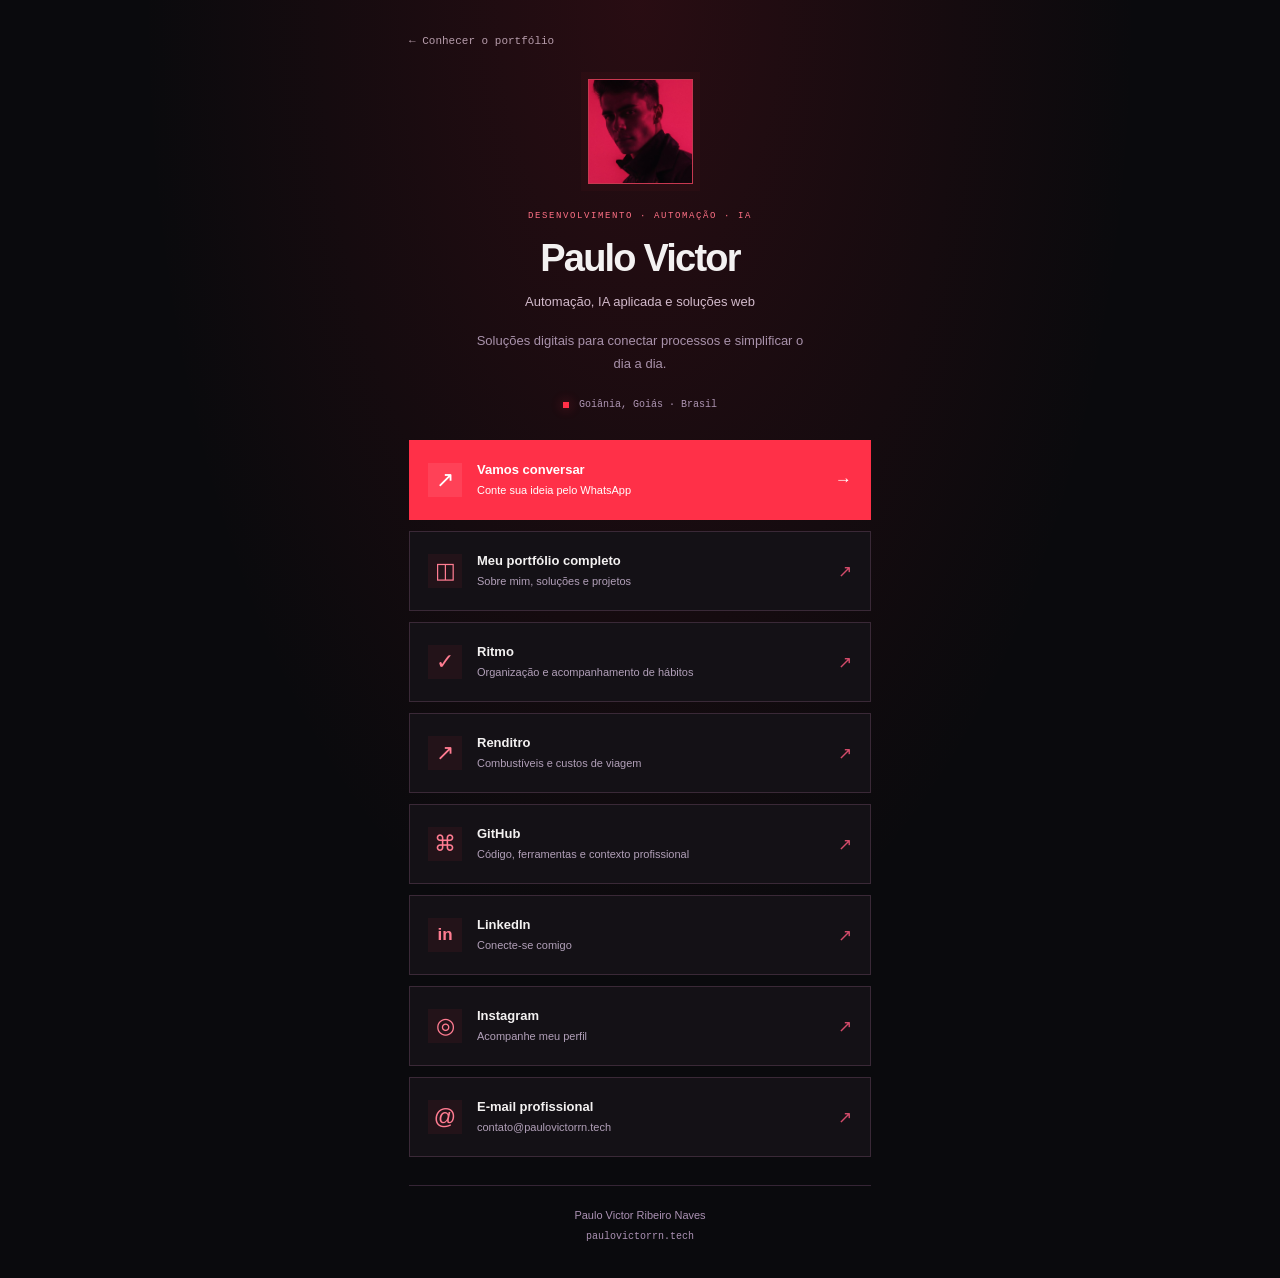
==== commit 01bb9eb8: "Simplifica links da bio e destaca o portfólio completo" ====
--- a/bio/index.html
+++ b/bio/index.html
@@ -12,10 +12,10 @@
   <meta name="theme-color" content="#0a0a0d">
   <meta http-equiv="Content-Security-Policy" content="default-src 'self'; script-src 'self'; style-src 'self'; img-src 'self' data:; connect-src 'none'; object-src 'none'; base-uri 'self'; form-action 'none'">
   <title>Paulo Victor — meus links</title>
-  <link rel="stylesheet" href="../styles.css"><script type="module" src="../site.js"></script>
+  <link rel="stylesheet" href="../styles.css?v=20261114-projetos"><script type="module" src="../site.js?v=20261114-projetos"></script>
 </head>
 <body class="bio-page">
-  <main class="bio-shell"><a class="bio-back" href="../">← Conhecer o portfólio</a><div class="bio-avatar"><img src="../assets/paulo-victor.jpg" alt="Paulo Victor" width="105" height="105"></div><p class="eyebrow">DESENVOLVIMENTO · AUTOMAÇÃO · IA</p><h1 data-short-name>Paulo Victor</h1><p class="bio-role" data-role></p><p class="bio-summary">Soluções digitais para conectar processos e simplificar o dia a dia.</p><div class="bio-location"><span class="status-dot"></span><span data-location></span></div><nav class="bio-links" aria-label="Links profissionais"><a class="bio-link featured" data-contact-link><span class="bio-link-icon" aria-hidden="true">↗</span><span><strong>Vamos conversar</strong><small>Conte sua ideia pelo WhatsApp</small></span><span aria-hidden="true">→</span></a><a class="bio-link" href="../"><span class="bio-link-icon" aria-hidden="true">◫</span><span><strong>Meu portfólio</strong><small>Sobre mim, soluções e projetos</small></span><span aria-hidden="true">↗</span></a><a class="bio-link" data-demo-link target="_blank" rel="noreferrer"><span class="bio-link-icon coffee-icon" aria-hidden="true">☕</span><span><strong>Explore o Café Aurora</strong><small>Demonstração de site e cardápio digital</small></span><span aria-hidden="true">↗</span></a><a class="bio-link" data-ritmo-link target="_blank" rel="noreferrer"><span class="bio-link-icon" aria-hidden="true">✓</span><span><strong>Ritmo</strong><small>Organização e acompanhamento de hábitos</small></span><span aria-hidden="true">↗</span></a><a class="bio-link" data-renditro-link target="_blank" rel="noreferrer"><span class="bio-link-icon" aria-hidden="true">↗</span><span><strong>Renditro</strong><small>Combustíveis e custos de viagem</small></span><span aria-hidden="true">↗</span></a><a class="bio-link" data-github-link target="_blank" rel="noreferrer"><span class="bio-link-icon" aria-hidden="true">⌘</span><span><strong>GitHub</strong><small>Código, ferramentas e contexto profissional</small></span><span aria-hidden="true">↗</span></a><a class="bio-link" data-linkedin-link target="_blank" rel="noreferrer"><span class="bio-link-icon linkedin-icon" aria-hidden="true">in</span><span><strong>LinkedIn</strong><small>Conecte-se comigo</small></span><span aria-hidden="true">↗</span></a><a class="bio-link" data-instagram-link target="_blank" rel="noreferrer"><span class="bio-link-icon" aria-hidden="true">◎</span><span><strong>Instagram</strong><small>Acompanhe meu perfil</small></span><span aria-hidden="true">↗</span></a><a class="bio-link" data-email-link><span class="bio-link-icon" aria-hidden="true">@</span><span><strong>E-mail profissional</strong><small data-email-display>contato@paulovictorrn.tech</small></span><span aria-hidden="true">↗</span></a></nav><p class="bio-note">Café Aurora é um conceito fictício, sem pedidos ou pagamentos reais.</p><footer class="bio-footer"><span data-name></span><a href="../">paulovictorrn.tech</a></footer></main>
+  <main class="bio-shell"><a class="bio-back" href="../">← Conhecer o portfólio</a><div class="bio-avatar"><img src="../assets/paulo-victor.jpg" alt="Paulo Victor" width="105" height="105"></div><p class="eyebrow">DESENVOLVIMENTO · AUTOMAÇÃO · IA</p><h1 data-short-name>Paulo Victor</h1><p class="bio-role" data-role></p><p class="bio-summary">Soluções digitais para conectar processos e simplificar o dia a dia.</p><div class="bio-location"><span class="status-dot"></span><span data-location></span></div><nav class="bio-links" aria-label="Links profissionais"><a class="bio-link featured" data-contact-link><span class="bio-link-icon" aria-hidden="true">↗</span><span><strong>Vamos conversar</strong><small>Conte sua ideia pelo WhatsApp</small></span><span aria-hidden="true">→</span></a><a class="bio-link" href="../"><span class="bio-link-icon" aria-hidden="true">◫</span><span><strong>Meu portfólio completo</strong><small>Sobre mim, soluções e projetos</small></span><span aria-hidden="true">↗</span></a><a class="bio-link" data-ritmo-link target="_blank" rel="noreferrer"><span class="bio-link-icon" aria-hidden="true">✓</span><span><strong>Ritmo</strong><small>Organização e acompanhamento de hábitos</small></span><span aria-hidden="true">↗</span></a><a class="bio-link" data-renditro-link target="_blank" rel="noreferrer"><span class="bio-link-icon" aria-hidden="true">↗</span><span><strong>Renditro</strong><small>Combustíveis e custos de viagem</small></span><span aria-hidden="true">↗</span></a><a class="bio-link" data-github-link target="_blank" rel="noreferrer"><span class="bio-link-icon" aria-hidden="true">⌘</span><span><strong>GitHub</strong><small>Código, ferramentas e contexto profissional</small></span><span aria-hidden="true">↗</span></a><a class="bio-link" data-linkedin-link target="_blank" rel="noreferrer"><span class="bio-link-icon linkedin-icon" aria-hidden="true">in</span><span><strong>LinkedIn</strong><small>Conecte-se comigo</small></span><span aria-hidden="true">↗</span></a><a class="bio-link" data-instagram-link target="_blank" rel="noreferrer"><span class="bio-link-icon" aria-hidden="true">◎</span><span><strong>Instagram</strong><small>Acompanhe meu perfil</small></span><span aria-hidden="true">↗</span></a><a class="bio-link" data-email-link><span class="bio-link-icon" aria-hidden="true">@</span><span><strong>E-mail profissional</strong><small data-email-display>contato@paulovictorrn.tech</small></span><span aria-hidden="true">↗</span></a></nav><footer class="bio-footer"><span data-name></span><a href="../">paulovictorrn.tech</a></footer></main>
   <noscript><p class="noscript-note">Ative JavaScript para abrir os links profissionais. <a href="https://github.com/paulovrn12">Acessar GitHub</a>.</p></noscript>
 </body>
 </html>
--- a/styles.css
+++ b/styles.css
@@ -12,3 +12,8 @@
 @media(max-width:760px){.wrap{padding-inline:23px}.site-header{height:82px}.brand-mark{font-size:35px}.brand-caption{font-size:10px}.brand-caption>span{font-size:8px}.menu-toggle{display:flex;gap:10px;align-items:center;background:transparent;color:#eee1e9;padding:10px;font:11px var(--mono)}.site-header nav{display:none;position:absolute;top:72px;left:23px;right:23px;z-index:15;padding:16px;background:#141016;border:1px solid #5d2e3d;box-shadow:0 16px 40px #0009;align-items:stretch}.site-header nav.open{display:flex;flex-direction:column;gap:2px}.site-header nav>a{font-size:14px;padding:13px}.site-header nav .nav-contact{margin-top:10px}.hero-inner{min-height:800px;padding-top:42px;padding-bottom:75px;display:flex;align-items:flex-end}.hero-copy{max-width:100%;width:100%}.hero-portrait{width:100%;height:530px;top:0;right:0}.hero-portrait img{object-position:52% top}.hero-portrait:after{background:linear-gradient(0deg,#0a0a0d 0%,#0a0a0d50 30%,transparent 75%),linear-gradient(90deg,#0a0a0d50,transparent 70%)}.hero-grid{mask-image:linear-gradient(0deg,black,transparent);opacity:.1}.hero .eyebrow{font-size:9px;letter-spacing:1.1px;line-height:1.7}.hero h1{font-size:clamp(78px,19.5vw,132px);letter-spacing:-5px;margin:25px 0 25px;line-height:.85}.hero h1>span{-webkit-text-stroke:1px #f6eff0}.hero-statement{font-size:19px;letter-spacing:-.5px}.hero-description{font-size:14px;max-width:345px;margin-top:16px;color:#bab0c2}.hero-actions{align-items:flex-start;flex-direction:column;gap:17px;margin-top:24px}.button{font-size:12px;padding:16px 21px}.hero-actions .text-link{font-size:12px}.hero-socials{gap:19px;margin-top:24px;flex-wrap:wrap;font-size:10px}.hero-location{font-size:9px;padding-left:15px}.portrait-caption{top:20px;right:23px;bottom:auto;gap:8px}.portrait-caption>span:nth-child(2){font-size:7px;max-width:78px}.crosshair{font-size:20px}.hero-bottom{font-size:7px;letter-spacing:1px;padding-block:18px}.hero-bottom b{margin:0 5px}.hero-bottom a>span{margin-left:8px}.skills-strip>.wrap{align-items:flex-start;flex-direction:column;gap:19px;padding-block:25px}.strip-label{font-size:9px}.skill-list{justify-content:flex-start;font-size:11px;gap:17px 23px}.section{padding-block:65px}.section-index{gap:15px;font-size:9px;margin-bottom:35px;letter-spacing:.6px}.section-code{font-size:9px}.section-index>span:first-child:before{margin-right:8px}.about-layout{grid-template-columns:1fr;gap:30px}.about-layout h2{font-size:33px;letter-spacing:-1.2px}.about-signature{font-size:45px;margin-top:20px}.about-signature>small{font-size:8px}.about-copy .lead-copy{font-size:17px}.about-copy p{font-size:14px}.eyebrow{font-size:10px;letter-spacing:1px}.section-heading{display:block;margin-bottom:30px}.section-heading h2{font-size:35px;letter-spacing:-1.2px}.section-heading>p{font-size:13px;margin-top:22px}.section-heading>p br{display:none}.projects-section{padding-top:15px}.project-filters{gap:7px;flex-wrap:wrap;margin-top:30px;row-gap:16px}.project-filters button{font-size:11px;padding:9px 11px}.project-filters>span{flex-basis:100%;margin-left:0;font-size:10px}.project-grid{grid-template-columns:1fr;gap:23px}.project-art{height:255px}.project-content{padding:24px}.project-content h3{font-size:26px}.project-description{font-size:13px;min-height:0}.project-type{font-size:10px}.project-tags span{font-size:10px}.project-link{font-size:13px}.project-disclaimer,.project-note{font-size:12px}.app-preview{padding:27px}.app-preview>strong{font-size:55px}.app-preview-eyebrow{font-size:10px}.app-preview>p{font-size:14px}.app-preview-caption{font-size:8px;left:27px}.app-preview-blocks{top:75px;right:25px}.code-illustration{inset:23px 27px}.code-illustration>strong{font-size:29px}.code-illustration>small,.code-lines>span{font-size:10px}.service-grid{grid-template-columns:1fr}.service-card{padding:27px;border-right:0;border-bottom:1px solid #353039}.service-card:last-child{border-bottom:0}.service-card h3{font-size:24px;max-width:none;margin-top:30px}.service-card p{font-size:14px}.service-tag{font-size:10px}.process-grid{grid-template-columns:1fr 1fr;gap:30px 21px}.process-grid article>span{font-size:9px;line-height:1.7}.process-grid h3{font-size:19px;line-height:1.3;margin-top:18px}.process-grid p{font-size:13px}.contact-section{align-items:flex-start;flex-direction:column;padding-block:60px;gap:30px}.contact-section h2{font-size:39px;letter-spacing:-1.4px}.contact-section .eyebrow{font-size:8px}.contact-section p:not(.eyebrow){font-size:14px}.contact-orbit{height:125px;width:125px;gap:10px}.contact-orbit>span{font-size:45px}.contact-orbit>small{font-size:7px}.site-footer{padding-block:30px;min-height:120px;flex-wrap:wrap;gap:25px}.site-footer>div{gap:18px;font-size:12px;flex-wrap:wrap}.bio-shell{padding-top:25px}.bio-link strong{font-size:14px}.bio-link small{font-size:12px}.bio-link{padding:16px 15px;gap:13px}.bio-role,.bio-summary{font-size:14px}}
 @media(max-width:370px){.hero-inner{min-height:825px}.hero h1{font-size:78px}.hero-socials{gap:17px}.hero-location{flex-basis:100%;padding-left:0;border:0}.hero-bottom{font-size:6px}.hero-statement{font-size:18px}.section-heading h2{font-size:31px}.process-grid{grid-template-columns:1fr}.contact-section h2{font-size:35px}.brand-caption>span{font-size:7px}.wordmark{gap:11px}}
 @media(prefers-reduced-motion:reduce){:root{scroll-behavior:auto}*,*:before,*:after{transition:none!important;animation:none!important}}
+
+/* Cases profissionais: ilustrações de estrutura, sem capturas ou métricas internas. */
+.project-card{display:flex;flex-direction:column}.project-art{flex-shrink:0}.project-content{display:flex;flex-direction:column;flex:1}.project-links{margin-top:auto}.project-access{align-self:flex-start;font:10px/1.5 var(--mono);border:1px solid #51404b;background:#251b23;color:#edb7c6;padding:5px 8px;margin:1px 0 16px}.project-contribution{border-left:2px solid #a8364b;padding-left:13px;margin-top:19px}.project-contribution small{font:9px var(--mono);letter-spacing:1px;color:#df8ba0}.project-contribution p{font-size:12px;line-height:1.7;color:#d7c7dc;margin-top:7px}.project-secondary-link{display:block;font-size:12px;line-height:1.7;margin-top:13px;color:#c7aabd}.project-secondary-link:hover{color:#ff7e90}.project-filters{flex-wrap:wrap}.project-professional .project-description{min-height:0}.project-professional .project-art{background:#131422}.case-window{position:absolute;inset:20px 24px 0;padding:18px 22px;background:#1b1e32;border:1px solid #4c4d7188;border-bottom:0;border-radius:9px 9px 0 0;overflow:hidden;box-shadow:0 12px 30px #0006}.case-chrome{display:flex;align-items:center;justify-content:space-between;gap:15px;font:7px var(--mono);letter-spacing:1px;color:#a4a8cd}.case-chrome .code-dots{margin:0}.case-chrome .code-dots i{background:#7378ac}.case-chrome .code-dots i:first-child{background:#b7bdff}.case-title{display:block;font-size:30px;font-weight:600;letter-spacing:-1px;margin-top:18px;color:#efefff}.case-subtitle{font-size:11px;line-height:1.5;color:#a9adce;margin-top:5px}.case-canvas{position:relative;margin-top:16px;height:77px;display:flex;gap:12px;align-items:stretch}.case-caption{display:block;font:7px var(--mono);letter-spacing:1.2px;color:#a1a3c3;margin-top:12px}.mini-column{flex:1;min-width:0;border:1px solid #696ba044;background:#121529;padding:8px}.mini-column>span{display:block;font:8px var(--mono);color:#aeb2ef}.mini-column i{display:block;height:8px;background:#666db233;margin-top:7px;border-left:2px solid #9299ee}.case-reader{background:#282030;border-color:#76597d88}.case-reader .case-title{color:#f0e0f3}.case-reader .case-subtitle,.case-reader .case-caption,.case-reader .case-chrome{color:#cbb1d0}.mini-page{width:105px;flex-shrink:0;padding:10px;background:#f1e8e0;transform:rotate(-4deg);border-radius:2px}.mini-page i{display:block;height:3px;margin:5px;background:#c0a6b4}.mini-page i:nth-child(3){height:6px;background:#eac84f}.mini-page i:nth-child(4){width:70%}.mini-annotation{align-self:center;padding:9px 12px;border:1px solid #a884ad77;background:#e2b8e312;color:#dbb8de;font:9px var(--mono);line-height:1.7}.case-education{background:#251d38;border-color:#70549388}.education-word{font-weight:600;font-size:22px;white-space:pre-line;letter-spacing:-.5px;color:#c5a1f4;line-height:1.3;flex:1}.education-tiles{display:grid;grid-template-columns:repeat(2,30px);gap:7px;transform:rotate(9deg);margin-right:20px}.education-tiles i{background:#9966d877;border-radius:4px}.education-tiles i:nth-child(2n){background:#5e7dd7bb}.case-insights{background:#142d30;border-color:#3b747988}.case-insights .case-title{color:#e0f6ec}.case-insights .case-subtitle,.case-insights .case-caption,.case-insights .case-chrome{color:#9ec7bb}.mini-chart{flex:1;display:flex;align-items:flex-end;gap:9px;border-bottom:1px solid #5a8d8077;padding-bottom:5px}.mini-chart i{height:60%;flex:1;background:#6fcbaa88;border-top:2px solid #a2f0cd}.mini-chart i:nth-child(2){height:35%}.mini-chart i:nth-child(3){height:80%}.mini-chart i:nth-child(4){height:55%}.mini-chart i:nth-child(5){height:92%}.mini-chart i:nth-child(6){height:75%}.chart-label{white-space:pre-line;font:10px/1.8 var(--mono);color:#a7d9c8;align-self:center;margin-left:8px}.case-journey{background:#14272b;border-color:#3a737788}.case-journey .case-title{font-size:28px;color:#d5f3e6}.case-journey .case-subtitle,.case-journey .case-caption,.case-journey .case-chrome{color:#99c0b1}.case-journey .case-canvas{align-items:center;gap:0}.journey-node{flex:1;text-align:center;font:9px var(--mono);padding:13px 4px;border:1px solid #60aa8977;background:#234d3f55;color:#b4e4cb;position:relative}.journey-node:not(:last-child){margin-right:24px}.journey-node:not(:last-child):after{content:'→';position:absolute;left:calc(100% + 6px);color:#6db997;top:12px}.case-workers{background:#2c1b28;border-color:#8c4d6b88}.case-workers .case-title{font-size:27px;color:#f2dce7}.case-workers .case-subtitle,.case-workers .case-caption,.case-workers .case-chrome{color:#cc9fb7}.case-workers .case-canvas{align-items:center;gap:45px}.orchestrator-node{position:relative;border:1px solid #bc7296;padding:13px 10px;background:#8d3e6822;font:10px var(--mono);color:#e1b4ce}.orchestrator-node:after{content:'→';position:absolute;right:-29px;top:11px;color:#d08cae;font-size:16px}.worker-nodes{display:grid;gap:4px;flex:1;max-width:130px}.worker-nodes>span{font:9px var(--mono);border:1px solid #85536c;padding:5px 10px;color:#d3abc2;background:#47263b}.project-contribution+ .project-tags{margin-bottom:24px}
+@media(max-width:1100px){.case-window{inset:18px 20px 0;padding:15px 18px}.case-title{font-size:27px;margin-top:15px}.case-canvas{height:68px;margin-top:13px}.case-caption{margin-top:10px;font-size:6px}.case-chrome{font-size:6px}.case-workers .case-title,.case-journey .case-title{font-size:23px}.project-filters>span{margin-top:4px}}
+@media(max-width:760px){.project-filters>span{margin-top:0}.case-window{inset:20px 20px 0;padding:17px 18px}.case-title{font-size:28px}.case-canvas{height:73px;margin-top:17px}.case-caption{font-size:7px;letter-spacing:.8px}.case-chrome{font-size:6px}.project-access{font-size:11px}.project-contribution small{font-size:10px}.project-contribution p,.project-secondary-link{font-size:13px}.project-professional .project-description{font-size:14px}.case-workers .case-title,.case-journey .case-title{font-size:24px}.mini-annotation{font-size:8px;padding:8px}.case-workers .case-canvas{gap:32px}.orchestrator-node{font-size:9px;padding:12px 8px}.orchestrator-node:after{right:-23px}.education-tiles{margin-right:4px}.case-title{overflow-wrap:normal}}
